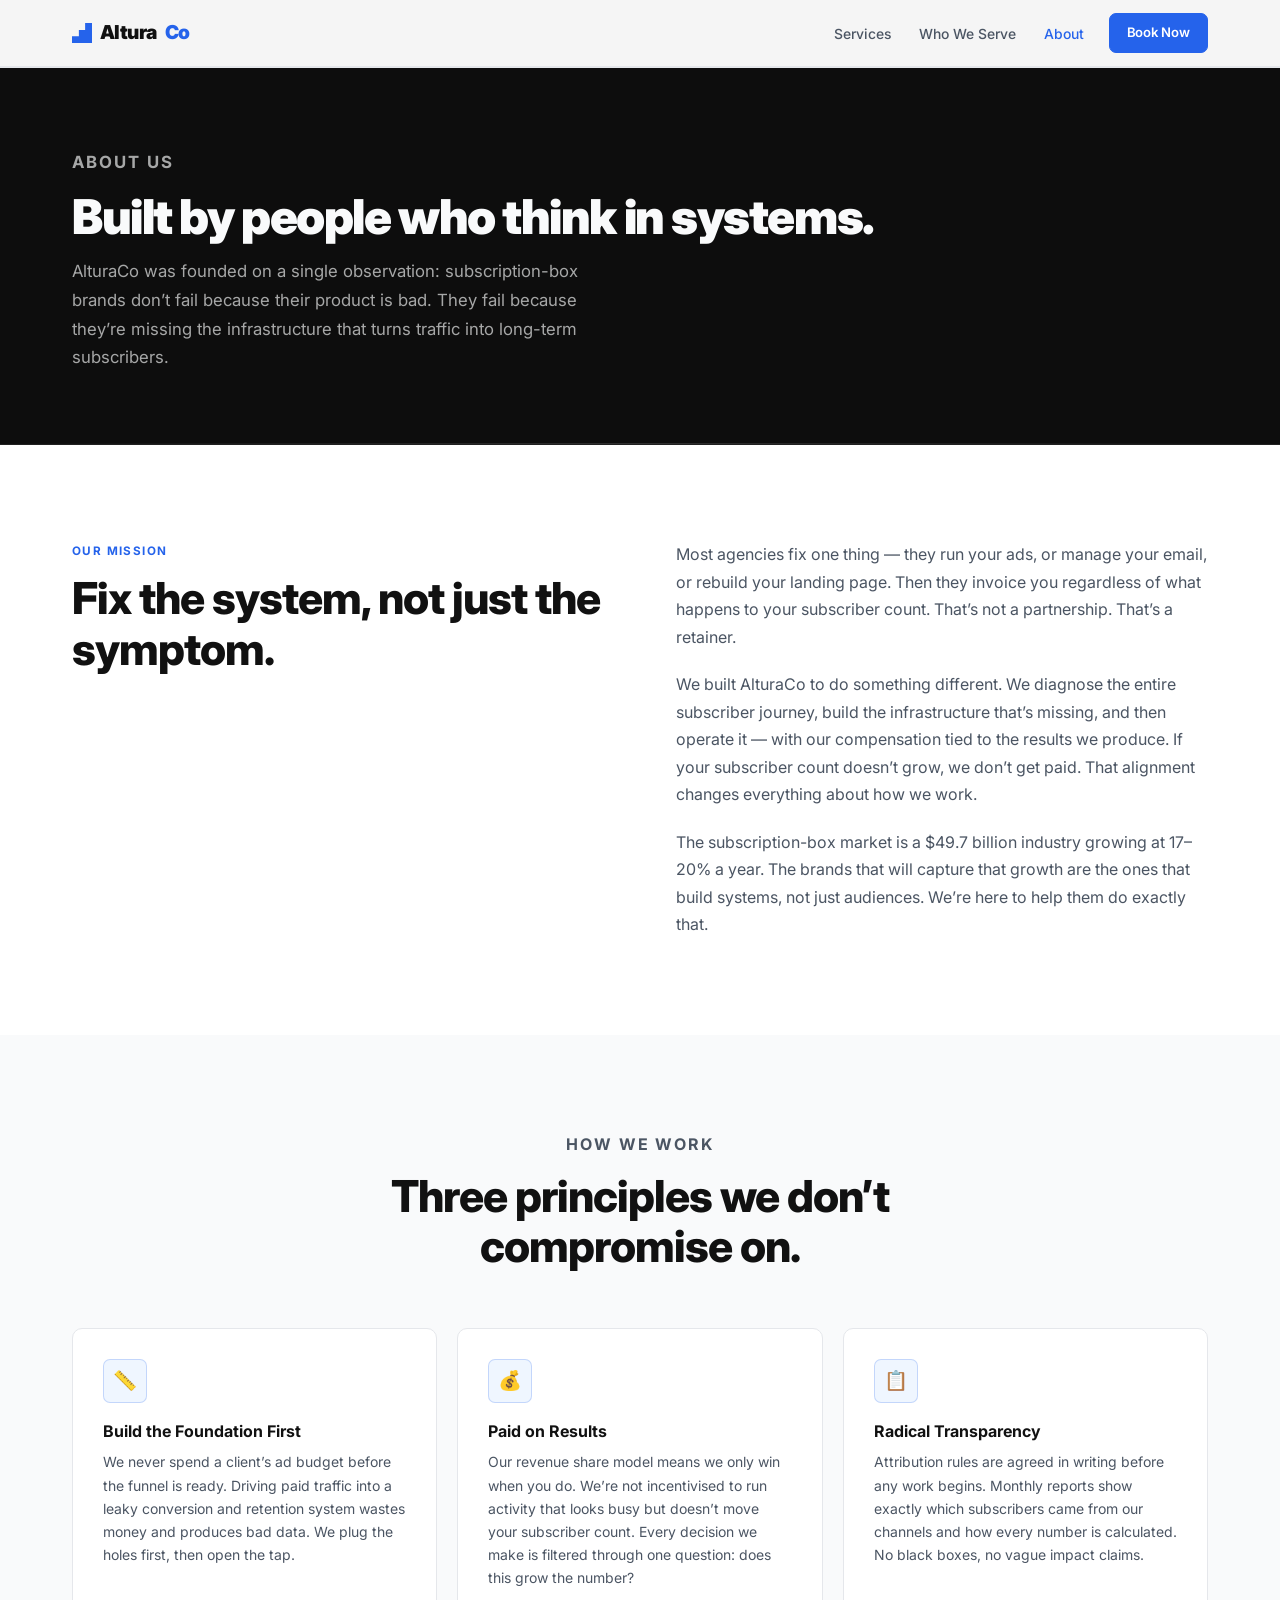
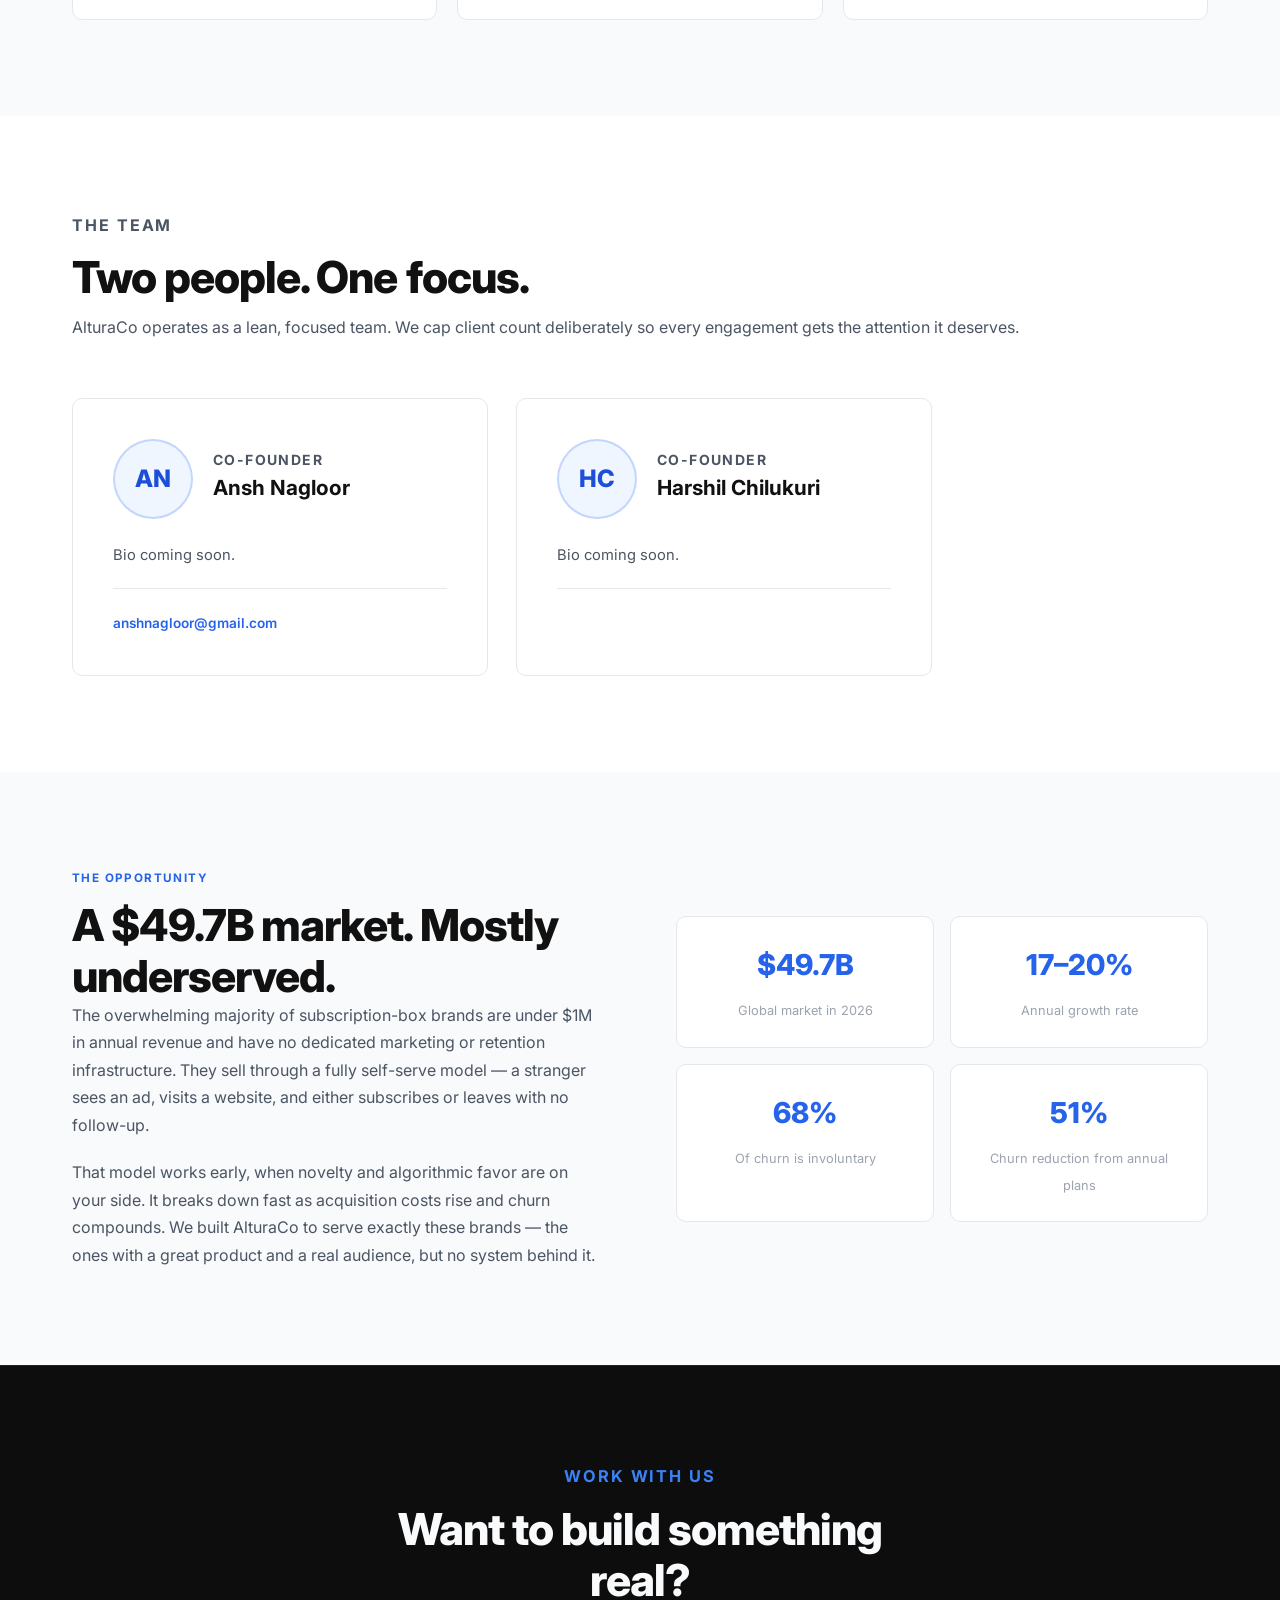
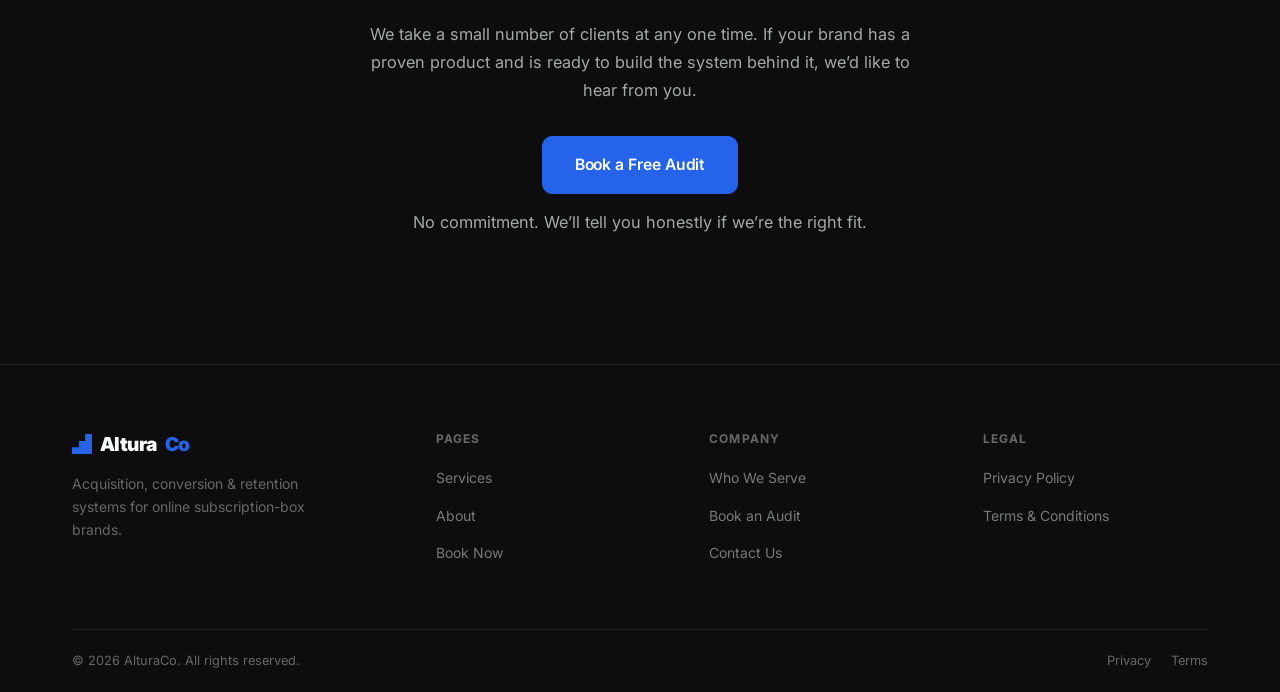
==== about.html @ fbc7b9b3 "Add files via upload" ====
<!DOCTYPE html>
<html lang="en">
<head>
  <meta charset="UTF-8">
  <meta name="viewport" content="width=device-width, initial-scale=1.0">
  <title>About &mdash; AlturaCo</title>
  <meta name="description" content="Meet the team behind AlturaCo &mdash; Ansh Nagloor and Harshil Chilukuri.">
  <link rel="preconnect" href="https://fonts.googleapis.com">
  <link rel="preconnect" href="https://fonts.gstatic.com" crossorigin>
  <link href="https://fonts.googleapis.com/css2?family=Inter:wght@400;500;600;700;800&display=swap" rel="stylesheet">
  <link rel="stylesheet" href="style.css">
</head>
<body>

  <!-- NAV -->
  <nav class="nav nav--scrolled" id="nav">
    <div class="container nav__inner">
      <a href="index.html" class="nav__logo"><img src="logo.svg" alt="" class="nav__logo-icon" aria-hidden="true">Altura<span>Co</span></a>
      <button class="nav__toggle" id="navToggle" aria-label="Open menu">
        <span></span><span></span><span></span>
      </button>
      <ul class="nav__links" id="navLinks">
        <li><a href="services.html">Services</a></li>
        <li><a href="index.html#who-we-serve">Who We Serve</a></li>
        <li><a href="about.html" class="active">About</a></li>
        <li><a href="contact.html" class="btn btn--primary btn--sm">Book Now</a></li>
      </ul>
    </div>
  </nav>

  <!-- PAGE HERO -->
  <div class="page-hero">
    <div class="container">
      <p class="page-hero__eyebrow">About Us</p>
      <h1>Built by people who think in systems.</h1>
      <p>AlturaCo was founded on a single observation: subscription-box brands don&rsquo;t fail because their product is bad. They fail because they&rsquo;re missing the infrastructure that turns traffic into long-term subscribers.</p>
    </div>
  </div>

  <!-- MISSION -->
  <section class="section section--dark">
    <div class="container">
      <div style="display:grid; grid-template-columns:1fr 1fr; gap:72px; align-items:start;">
        <div>
          <p class="section__eyebrow">Our Mission</p>
          <h2>Fix the system, not just the symptom.</h2>
        </div>
        <div>
          <p style="color:var(--text-mid); margin-bottom:20px;">Most agencies fix one thing &mdash; they run your ads, or manage your email, or rebuild your landing page. Then they invoice you regardless of what happens to your subscriber count. That&rsquo;s not a partnership. That&rsquo;s a retainer.</p>
          <p style="color:var(--text-mid); margin-bottom:20px;">We built AlturaCo to do something different. We diagnose the entire subscriber journey, build the infrastructure that&rsquo;s missing, and then operate it &mdash; with our compensation tied to the results we produce. If your subscriber count doesn&rsquo;t grow, we don&rsquo;t get paid. That alignment changes everything about how we work.</p>
          <p style="color:var(--text-mid);">The subscription-box market is a $49.7 billion industry growing at 17&ndash;20% a year. The brands that will capture that growth are the ones that build systems, not just audiences. We&rsquo;re here to help them do exactly that.</p>
        </div>
      </div>
    </div>
  </section>

  <!-- VALUES -->
  <section class="section section--alt">
    <div class="container">
      <div class="section__header section__header--center">
        <p class="section__eyebrow">How We Work</p>
        <h2>Three principles we don&rsquo;t compromise on.</h2>
      </div>
      <div class="services-grid">
        <div class="service-card">
          <div class="service-card__icon">&#x1F4CF;</div>
          <h3>Build the Foundation First</h3>
          <p>We never spend a client&rsquo;s ad budget before the funnel is ready. Driving paid traffic into a leaky conversion and retention system wastes money and produces bad data. We plug the holes first, then open the tap.</p>
        </div>
        <div class="service-card">
          <div class="service-card__icon">&#x1F4B0;</div>
          <h3>Paid on Results</h3>
          <p>Our revenue share model means we only win when you do. We&rsquo;re not incentivised to run activity that looks busy but doesn&rsquo;t move your subscriber count. Every decision we make is filtered through one question: does this grow the number?</p>
        </div>
        <div class="service-card">
          <div class="service-card__icon">&#x1F4CB;</div>
          <h3>Radical Transparency</h3>
          <p>Attribution rules are agreed in writing before any work begins. Monthly reports show exactly which subscribers came from our channels and how every number is calculated. No black boxes, no vague impact claims.</p>
        </div>
      </div>
    </div>
  </section>

  <!-- TEAM -->
  <section class="section section--dark">
    <div class="container">
      <div class="section__header">
        <p class="section__eyebrow">The Team</p>
        <h2>Two people. One focus.</h2>
        <p style="color:var(--text-mid);">AlturaCo operates as a lean, focused team. We cap client count deliberately so every engagement gets the attention it deserves.</p>
      </div>
      <div style="display:grid; grid-template-columns:repeat(2,1fr); gap:28px; max-width:860px;">
        <div class="service-card" style="padding:40px;">
          <div style="display:flex; align-items:center; gap:20px; margin-bottom:24px;">
            <div class="team-card__avatar" style="width:80px; height:80px; font-size:1.5rem; flex-shrink:0;">AN</div>
            <div>
              <p class="team-card__role">Co-Founder</p>
              <h3 style="font-size:1.3rem;">Ansh Nagloor</h3>
            </div>
          </div>
          <p style="color:var(--text-mid); font-size:.92rem; line-height:1.72;">
            <!-- Add Ansh's bio here. Example: "Ansh brings a background in [X] with experience in [Y]. He leads [Z] at AlturaCo." -->
            Bio coming soon.
          </p>
          <div style="margin-top:20px; padding-top:20px; border-top:1px solid var(--border);">
            <a href="mailto:anshnagloor@gmail.com" class="link-green" style="font-size:.85rem; font-weight:600;">anshnagloor@gmail.com</a>
          </div>
        </div>
        <div class="service-card" style="padding:40px;">
          <div style="display:flex; align-items:center; gap:20px; margin-bottom:24px;">
            <div class="team-card__avatar" style="width:80px; height:80px; font-size:1.5rem; flex-shrink:0;">HC</div>
            <div>
              <p class="team-card__role">Co-Founder</p>
              <h3 style="font-size:1.3rem;">Harshil Chilukuri</h3>
            </div>
          </div>
          <p style="color:var(--text-mid); font-size:.92rem; line-height:1.72;">
            <!-- Add Harshil's bio here. Example: "Harshil specialises in [X] and leads [Y] at AlturaCo." -->
            Bio coming soon.
          </p>
          <div style="margin-top:20px; padding-top:20px; border-top:1px solid var(--border);">
            &nbsp;
          </div>
        </div>
      </div>
    </div>
  </section>

  <!-- WHY IT MATTERS -->
  <section class="section section--alt">
    <div class="container">
      <div style="display:grid; grid-template-columns:1fr 1fr; gap:72px; align-items:center;">
        <div>
          <p class="section__eyebrow">The Opportunity</p>
          <h2>A $49.7B market. Mostly underserved.</h2>
          <p style="color:var(--text-mid); margin-bottom:20px;">The overwhelming majority of subscription-box brands are under $1M in annual revenue and have no dedicated marketing or retention infrastructure. They sell through a fully self-serve model &mdash; a stranger sees an ad, visits a website, and either subscribes or leaves with no follow-up.</p>
          <p style="color:var(--text-mid);">That model works early, when novelty and algorithmic favor are on your side. It breaks down fast as acquisition costs rise and churn compounds. We built AlturaCo to serve exactly these brands &mdash; the ones with a great product and a real audience, but no system behind it.</p>
        </div>
        <div style="display:grid; grid-template-columns:1fr 1fr; gap:16px;">
          <div class="service-card" style="padding:24px; text-align:center;">
            <span style="display:block; font-size:1.8rem; font-weight:800; color:var(--green); margin-bottom:8px;">$49.7B</span>
            <span style="font-size:.8rem; color:var(--muted);">Global market in 2026</span>
          </div>
          <div class="service-card" style="padding:24px; text-align:center;">
            <span style="display:block; font-size:1.8rem; font-weight:800; color:var(--green); margin-bottom:8px;">17&ndash;20%</span>
            <span style="font-size:.8rem; color:var(--muted);">Annual growth rate</span>
          </div>
          <div class="service-card" style="padding:24px; text-align:center;">
            <span style="display:block; font-size:1.8rem; font-weight:800; color:var(--green); margin-bottom:8px;">68%</span>
            <span style="font-size:.8rem; color:var(--muted);">Of churn is involuntary</span>
          </div>
          <div class="service-card" style="padding:24px; text-align:center;">
            <span style="display:block; font-size:1.8rem; font-weight:800; color:var(--green); margin-bottom:8px;">51%</span>
            <span style="font-size:.8rem; color:var(--muted);">Churn reduction from annual plans</span>
          </div>
        </div>
      </div>
    </div>
  </section>

  <!-- CTA -->
  <section class="cta-strip section--dark">
    <div class="container">
      <div class="cta-strip__inner">
        <p class="section__eyebrow">Work With Us</p>
        <h2>Want to build something real?</h2>
        <p>We take a small number of clients at any one time. If your brand has a proven product and is ready to build the system behind it, we&rsquo;d like to hear from you.</p>
        <a href="contact.html" class="btn btn--primary btn--lg">Book a Free Audit</a>
        <p class="cta-strip__sub">No commitment. We&rsquo;ll tell you honestly if we&rsquo;re the right fit.</p>
      </div>
    </div>
  </section>

  <!-- FOOTER -->
  <footer class="footer">
    <div class="container">
      <div class="footer__inner">
        <div class="footer__brand">
          <a href="index.html" class="nav__logo"><img src="logo.svg" alt="" class="nav__logo-icon" aria-hidden="true">Altura<span>Co</span></a>
          <p>Acquisition, conversion &amp; retention systems for online subscription-box brands.</p>
        </div>
        <div class="footer__col">
          <h5>Pages</h5>
          <ul>
            <li><a href="services.html">Services</a></li>
            <li><a href="about.html">About</a></li>
            <li><a href="contact.html">Book Now</a></li>
          </ul>
        </div>
        <div class="footer__col">
          <h5>Company</h5>
          <ul>
            <li><a href="index.html#who-we-serve">Who We Serve</a></li>
            <li><a href="contact.html">Book an Audit</a></li>
            <li><a href="mailto:anshnagloor@gmail.com">Contact Us</a></li>
          </ul>
        </div>
        <div class="footer__col">
          <h5>Legal</h5>
          <ul>
            <li><a href="privacy-policy.html">Privacy Policy</a></li>
            <li><a href="terms.html">Terms &amp; Conditions</a></li>
          </ul>
        </div>
      </div>
      <div class="footer__bottom">
        <p>&copy; 2026 AlturaCo. All rights reserved.</p>
        <div class="footer__legal">
          <a href="privacy-policy.html">Privacy</a>
          <a href="terms.html">Terms</a>
        </div>
      </div>
    </div>
  </footer>

  <script>
    const toggle = document.getElementById('navToggle');
    const links  = document.getElementById('navLinks');
    toggle.addEventListener('click', () => {
      const open = links.classList.toggle('nav__links--open');
      toggle.classList.toggle('nav__toggle--open', open);
      document.body.style.overflow = open ? 'hidden' : '';
    });
    links.querySelectorAll('a').forEach(a => a.addEventListener('click', () => {
      links.classList.remove('nav__links--open');
      toggle.classList.remove('nav__toggle--open');
      document.body.style.overflow = '';
    }));
    (function () {
      const obs = new IntersectionObserver(entries => {
        entries.forEach(e => { if (e.isIntersecting) e.target.classList.add('is-visible'); });
      }, { threshold: 0.08, rootMargin: '0px 0px -48px 0px' });
      document.querySelectorAll('.section__header, .services-grid > *, .team-grid > *').forEach((el, i) => {
        el.classList.add('reveal');
        if (i > 0) el.classList.add('reveal-delay-' + Math.min(i, 5));
        obs.observe(el);
      });
    })();
  </script>

</body>
</html>
---- style.css ----
/* =============================================================
   Altura Co — Global Stylesheet
   YC-inspired: white-dominant, near-black text, bold type,
   electric blue accent, minimal chrome, scroll reveals.
   ============================================================= */

:root {
  /* Light backgrounds */
  --bg:   #ffffff;
  --bg-1: #f9fafb;
  --bg-2: #f3f4f6;

  /* Dark sections */
  --dark:     #0d0d0d;
  --dark-mid: #161616;
  --dark-alt: #1d1d1d;

  /* Electric blue accent */
  --blue:        #2563eb;
  --blue-bright: #3b82f6;
  --blue-dark:   #1d4ed8;
  --blue-pale:   #eff6ff;
  --blue-glow:   rgba(37, 99, 235, 0.10);
  --blue-border: rgba(37, 99, 235, 0.22);

  /* Alias: HTML inline styles reference --green* */
  --green:        #2563eb;
  --green-bright: #3b82f6;
  --green-dark:   #1d4ed8;
  --green-glow:   rgba(37, 99, 235, 0.10);
  --green-border: rgba(37, 99, 235, 0.22);

  /* Light-section text */
  --text:      #111111;
  --text-mid:  #4b5563;
  --muted:     #9ca3af;
  --border:    #e5e7eb;
  --border-mid:#d1d5db;

  /* Dark-section text */
  --dt:         #f9fafb;
  --dt-mid:     rgba(249,250,251,.65);
  --dt-muted:   rgba(249,250,251,.38);
  --dborder:    rgba(255,255,255,.08);
  --dborder-mid:rgba(255,255,255,.14);

  --font: 'Inter', -apple-system, BlinkMacSystemFont, 'Segoe UI', sans-serif;
  --max:  1200px;
  --r:    10px;
  --r-sm: 7px;
  --r-lg: 16px;

  --shadow-sm: 0 1px 3px rgba(0,0,0,.06), 0 1px 2px rgba(0,0,0,.04);
  --shadow:    0 4px 12px rgba(0,0,0,.07);
  --shadow-lg: 0 8px 30px rgba(0,0,0,.10);
  --shadow-xl: 0 20px 60px rgba(0,0,0,.14);
}

/* ── Reset ────────────────────────────────────────────────── */
*, *::before, *::after { box-sizing: border-box; margin: 0; padding: 0; }
html { scroll-behavior: smooth; }
body {
  font-family: var(--font);
  background: var(--bg);
  color: var(--text);
  line-height: 1.65;
  -webkit-font-smoothing: antialiased;
  -moz-osx-font-smoothing: grayscale;
}
img { display: block; max-width: 100%; }
a   { color: inherit; text-decoration: none; }
ul  { list-style: none; }
button { font-family: var(--font); }

/* ── Container ────────────────────────────────────────────── */
.container {
  width: 100%;
  max-width: var(--max);
  margin: 0 auto;
  padding: 0 32px;
}

/* ── Typography ───────────────────────────────────────────── */
h1 { font-size: clamp(2.4rem, 5.5vw, 4rem);    font-weight: 900; line-height: 1.08; letter-spacing: -.03em; }
h2 { font-size: clamp(1.75rem, 3.5vw, 2.75rem); font-weight: 800; line-height: 1.15; letter-spacing: -.022em; }
h3 { font-size: 1.15rem; font-weight: 700; line-height: 1.3; }
h4 { font-size: 1rem;    font-weight: 600; line-height: 1.35; }
h5 { font-size: .75rem;  font-weight: 700; text-transform: uppercase; letter-spacing: .1em; }
p  { line-height: 1.72; }

.gradient-text {
  background: linear-gradient(135deg, var(--blue-dark) 0%, var(--blue) 55%, var(--blue-bright) 100%);
  -webkit-background-clip: text;
  -webkit-text-fill-color: transparent;
  background-clip: text;
}
.text-blue  { color: var(--blue); }
.text-muted { color: var(--muted); }

/* ── Scroll reveal ────────────────────────────────────────── */
.reveal {
  opacity: 0;
  transform: translateY(28px);
  transition: opacity .55s cubic-bezier(.22,1,.36,1),
              transform .55s cubic-bezier(.22,1,.36,1);
}
.reveal.is-visible        { opacity: 1; transform: none; }
.reveal-delay-1           { transition-delay: .08s; }
.reveal-delay-2           { transition-delay: .16s; }
.reveal-delay-3           { transition-delay: .24s; }
.reveal-delay-4           { transition-delay: .32s; }
.reveal-delay-5           { transition-delay: .40s; }

/* ── Buttons ──────────────────────────────────────────────── */
.btn {
  display: inline-flex;
  align-items: center;
  justify-content: center;
  gap: 8px;
  font-weight: 600;
  font-size: .92rem;
  padding: 12px 24px;
  border-radius: var(--r-sm);
  border: 1.5px solid transparent;
  cursor: pointer;
  transition: background .16s, color .16s, border-color .16s,
              box-shadow .18s, transform .1s;
  white-space: nowrap;
  letter-spacing: -.005em;
}
.btn:hover  { transform: translateY(-1px); }
.btn:active { transform: translateY(0); }
.btn--lg   { padding: 15px 32px; font-size: .98rem; border-radius: var(--r); }
.btn--sm   { padding: 8px 17px; font-size: .82rem; }
.btn--full { width: 100%; }

.btn--primary {
  background: var(--blue);
  color: #fff;
  border-color: var(--blue);
}
.btn--primary:hover {
  background: var(--blue-dark);
  border-color: var(--blue-dark);
  box-shadow: 0 4px 18px rgba(37,99,235,.32);
}

.btn--ghost {
  background: transparent;
  color: var(--dt-mid);
  border-color: var(--dborder-mid);
}
.btn--ghost:hover {
  border-color: rgba(255,255,255,.32);
  color: var(--dt);
  background: rgba(255,255,255,.07);
}

.btn--outline-blue,
.btn--outline-orange,
.btn--outline-green {
  background: transparent;
  color: var(--blue);
  border-color: var(--blue-border);
}
.btn--outline-blue:hover,
.btn--outline-orange:hover,
.btn--outline-green:hover {
  background: var(--blue-glow);
  border-color: var(--blue);
}

.btn--dark {
  background: var(--dark);
  color: var(--dt);
  border-color: var(--dborder-mid);
}
.btn--dark:hover { background: var(--dark-mid); }

/* ── Nav ──────────────────────────────────────────────────── */
.nav {
  position: fixed;
  top: 0; left: 0; right: 0;
  z-index: 200;
  padding: 20px 0;
  transition: background .22s, padding .22s, box-shadow .22s, border-color .22s;
  border-bottom: 1px solid transparent;
}
.nav--scrolled {
  background: rgba(255,255,255,.96);
  backdrop-filter: blur(16px);
  -webkit-backdrop-filter: blur(16px);
  padding: 13px 0;
  border-color: var(--border);
  box-shadow: 0 1px 0 var(--border);
}
.nav__inner {
  display: flex;
  align-items: center;
  justify-content: space-between;
  gap: 24px;
}
.nav__logo {
  display: flex;
  align-items: center;
  gap: 8px;
  font-size: 1.2rem;
  font-weight: 900;
  color: var(--dt);
  letter-spacing: -.03em;
  flex-shrink: 0;
  transition: color .18s;
}
.nav--scrolled .nav__logo { color: var(--text); }
.nav__logo span { color: var(--blue); }
.nav__logo-icon {
  width: 20px; height: 20px;
  flex-shrink: 0;
  display: block;
}

.nav__links {
  display: flex;
  align-items: center;
  gap: 2px;
}
.nav__links > li > a:not(.btn) {
  color: var(--dt-mid);
  font-size: .87rem;
  font-weight: 500;
  padding: 7px 13px;
  border-radius: var(--r-sm);
  transition: color .14s, background .14s;
}
.nav--scrolled .nav__links > li > a:not(.btn) { color: var(--text-mid); }
.nav__links > li > a:not(.btn):hover           { color: var(--dt); background: rgba(255,255,255,.08); }
.nav--scrolled .nav__links > li > a:not(.btn):hover { color: var(--text); background: var(--bg-1); }
.nav__links > li > a.active { color: var(--blue) !important; }
.nav__links .btn { margin-left: 10px; }

.nav__toggle {
  display: none;
  flex-direction: column;
  gap: 5px;
  background: none;
  border: none;
  cursor: pointer;
  padding: 6px;
}
.nav__toggle span {
  display: block;
  width: 22px; height: 2px;
  background: var(--dt);
  border-radius: 2px;
  transition: transform .2s, opacity .2s, background .18s;
}
.nav--scrolled .nav__toggle span { background: var(--text); }
.nav__toggle--open span:nth-child(1) { transform: translateY(7px) rotate(45deg); }
.nav__toggle--open span:nth-child(2) { opacity: 0; }
.nav__toggle--open span:nth-child(3) { transform: translateY(-7px) rotate(-45deg); }

/* ── Hero (Home) — dark ───────────────────────────────────── */
.hero {
  min-height: 100vh;
  display: flex;
  align-items: center;
  padding: 160px 0 100px;
  background: var(--dark);
  position: relative;
  overflow: hidden;
}
.hero::after {
  content: '';
  position: absolute;
  bottom: 0; left: 0; right: 0;
  height: 1px;
  background: linear-gradient(90deg, transparent, var(--dborder-mid), transparent);
  pointer-events: none;
}
.hero .container { position: relative; z-index: 1; }
.hero__inner      { max-width: 820px; }

.hero__eyebrow {
  display: inline-flex;
  align-items: center;
  gap: 8px;
  color: var(--blue-bright);
  font-size: .78rem;
  font-weight: 700;
  text-transform: uppercase;
  letter-spacing: .1em;
  margin-bottom: 28px;
}
.hero__eyebrow::before {
  content: '';
  width: 20px; height: 2px;
  background: var(--blue);
  border-radius: 2px;
}

.hero h1   { color: var(--dt); margin-bottom: 22px; }
.hero__sub { font-size: 1.15rem; color: var(--dt-mid); max-width: 560px; margin-bottom: 44px; line-height: 1.7; }
.hero__ctas { display: flex; gap: 14px; flex-wrap: wrap; margin-bottom: 52px; }
.hero__proof {
  display: flex;
  align-items: center;
  gap: 12px;
  color: var(--dt-muted);
  font-size: .84rem;
  font-weight: 500;
}
.hero__proof::before {
  content: '';
  width: 28px; height: 1px;
  background: var(--dborder-mid);
  flex-shrink: 0;
}

/* ── Stats bar — dark ─────────────────────────────────────── */
.stats-bar {
  background: var(--dark-alt);
  border-bottom: 1px solid var(--dborder);
  padding: 40px 0;
}
.stats-bar__grid {
  display: grid;
  grid-template-columns: repeat(4, 1fr);
  text-align: center;
}
.stat { padding: 8px 16px; }
.stat + .stat { border-left: 1px solid var(--dborder); }
.stat__number {
  display: block;
  font-size: 2.2rem;
  font-weight: 900;
  color: var(--dt);
  letter-spacing: -.03em;
  line-height: 1;
  margin-bottom: 8px;
}
.stat__label {
  display: block;
  font-size: .8rem;
  color: var(--dt-mid);
  line-height: 1.45;
  font-weight: 500;
}

/* ── Page Hero (inner pages) — dark ──────────────────────── */
.page-hero {
  padding: 148px 0 72px;
  background: var(--dark);
  position: relative;
  overflow: hidden;
  border-bottom: 1px solid var(--dborder);
}
.page-hero::after {
  content: '';
  position: absolute;
  bottom: 0; left: 0; right: 0;
  height: 1px;
  background: linear-gradient(90deg, transparent, var(--dborder-mid), transparent);
  pointer-events: none;
}
.page-hero .container    { position: relative; z-index: 1; }
.page-hero__eyebrow {
  font-size: .75rem;
  font-weight: 700;
  text-transform: uppercase;
  letter-spacing: .12em;
  color: var(--blue-bright);
  margin-bottom: 14px;
}
.page-hero h1 { color: var(--dt); margin-bottom: 14px; font-size: clamp(2rem, 4vw, 3rem); }
.page-hero p  { color: var(--dt-mid); font-size: 1.05rem; max-width: 560px; }
.legal__date  { color: var(--dt-muted); font-size: .84rem; margin-top: 8px; }

/* ── Sections (light) ─────────────────────────────────────── */
.section      { padding: 96px 0; }
.section--alt { background: var(--bg-1); }
.section--dark{ background: var(--bg); }

.section__eyebrow {
  font-size: .73rem;
  font-weight: 700;
  text-transform: uppercase;
  letter-spacing: .12em;
  color: var(--blue);
  margin-bottom: 12px;
}
.section__header          { margin-bottom: 56px; }
.section__header--center  { text-align: center; max-width: 600px; margin-left: auto; margin-right: auto; }
.section__header h2       { margin-bottom: 12px; color: var(--text); }
.section__header p        { color: var(--text-mid); font-size: 1rem; }

/* ── Service cards ────────────────────────────────────────── */
.services-grid {
  display: grid;
  grid-template-columns: repeat(3, 1fr);
  gap: 20px;
}
.service-card {
  background: var(--bg);
  border: 1px solid var(--border);
  border-radius: var(--r);
  padding: 30px;
  transition: border-color .18s, box-shadow .2s, transform .18s;
}
.section--alt .service-card { background: var(--bg); }
.service-card:hover {
  border-color: var(--blue-border);
  box-shadow: var(--shadow-lg);
  transform: translateY(-3px);
}
.service-card__icon {
  width: 44px; height: 44px;
  background: var(--blue-pale);
  border: 1px solid var(--blue-border);
  border-radius: var(--r-sm);
  display: flex;
  align-items: center;
  justify-content: center;
  margin-bottom: 18px;
  font-size: 1.2rem;
}
.service-card h3 { margin-bottom: 9px; font-size: 1rem; color: var(--text); }
.service-card p  { color: var(--text-mid); font-size: .875rem; line-height: 1.65; }
.service-card__tag {
  display: inline-block;
  margin-top: 14px;
  font-size: .7rem;
  font-weight: 600;
  text-transform: uppercase;
  letter-spacing: .08em;
  color: var(--blue);
  background: var(--blue-pale);
  border: 1px solid var(--blue-border);
  padding: 3px 9px;
  border-radius: 100px;
}

/* ── Niche cards ──────────────────────────────────────────── */
.niches-grid {
  display: grid;
  grid-template-columns: repeat(5, 1fr);
  gap: 16px;
}
.niche-card {
  background: var(--bg);
  border: 1px solid var(--border);
  border-radius: var(--r);
  padding: 26px 16px;
  text-align: center;
  transition: border-color .18s, box-shadow .18s, transform .18s;
}
.niche-card:hover {
  border-color: var(--blue-border);
  box-shadow: var(--shadow);
  transform: translateY(-2px);
}
.niche-card__icon  { font-size: 1.8rem; margin-bottom: 10px; }
.niche-card h4     { margin-bottom: 7px; font-size: .9rem; color: var(--text); }
.niche-card p      { font-size: .78rem; color: var(--text-mid); line-height: 1.5; }
.niche-card__churn {
  display: inline-block;
  margin-top: 10px;
  font-size: .68rem;
  font-weight: 700;
  text-transform: uppercase;
  letter-spacing: .08em;
  padding: 3px 9px;
  border-radius: 100px;
  background: var(--blue-pale);
  color: var(--blue-dark);
  border: 1px solid var(--blue-border);
}

/* ── Team cards ───────────────────────────────────────────── */
.team-grid {
  display: grid;
  grid-template-columns: repeat(2, 1fr);
  gap: 24px;
  max-width: 800px;
}
.team-card {
  background: var(--bg);
  border: 1px solid var(--border);
  border-radius: var(--r-lg);
  padding: 32px;
  display: flex;
  gap: 22px;
  align-items: flex-start;
  box-shadow: var(--shadow-sm);
}
.team-card__avatar {
  width: 68px; height: 68px;
  border-radius: 50%;
  background: var(--blue-pale);
  border: 2px solid var(--blue-border);
  display: flex;
  align-items: center;
  justify-content: center;
  font-size: 1.1rem;
  font-weight: 800;
  color: var(--blue-dark);
  flex-shrink: 0;
  letter-spacing: -.02em;
}
.team-card__role { font-size: .72rem; font-weight: 700; text-transform: uppercase; letter-spacing: .1em; color: var(--blue); margin-bottom: 3px; }
.team-card h3    { margin-bottom: 9px; font-size: 1.1rem; color: var(--text); }
.team-card p     { color: var(--text-mid); font-size: .875rem; line-height: 1.65; }

/* ── Guarantee box ────────────────────────────────────────── */
.guarantee-box {
  background: var(--blue-pale);
  border: 1px solid var(--blue-border);
  border-radius: var(--r);
  padding: 26px 30px;
  display: flex;
  gap: 18px;
  align-items: flex-start;
}
.guarantee-box__icon { font-size: 1.6rem; flex-shrink: 0; margin-top: 2px; }
.guarantee-box h3    { margin-bottom: 7px; color: var(--text); font-size: 1.05rem; }
.guarantee-box p     { color: var(--text-mid); font-size: .9rem; }

/* ── Pricing cards ────────────────────────────────────────── */
.pricing-grid {
  display: grid;
  grid-template-columns: repeat(2, 1fr);
  gap: 24px;
  max-width: 860px;
}
.pricing-card {
  background: var(--bg);
  border: 1px solid var(--border);
  border-radius: var(--r-lg);
  padding: 40px;
  position: relative;
  box-shadow: var(--shadow-sm);
}
.pricing-card--featured {
  border-color: var(--blue);
  box-shadow: 0 0 0 1px var(--blue), var(--shadow-lg);
}
.pricing-card__badge {
  position: absolute;
  top: -13px; left: 50%;
  transform: translateX(-50%);
  background: var(--blue);
  color: #fff;
  font-size: .7rem;
  font-weight: 700;
  text-transform: uppercase;
  letter-spacing: .08em;
  padding: 4px 16px;
  border-radius: 100px;
  white-space: nowrap;
}
.pricing-card__label  { font-size: .72rem; font-weight: 700; text-transform: uppercase; letter-spacing: .1em; color: var(--muted); margin-bottom: 6px; }
.pricing-card h3      { font-size: 1.45rem; color: var(--text); margin-bottom: 5px; }
.pricing-card__tag    { font-size: .84rem; color: var(--text-mid); margin-bottom: 22px; }
.pricing-card__price {
  display: flex;
  align-items: baseline;
  gap: 8px;
  padding-bottom: 22px;
  margin-bottom: 22px;
  border-bottom: 1px solid var(--border);
}
.pricing-card__amount { font-size: 2.7rem; font-weight: 900; letter-spacing: -.035em; color: var(--text); }
.pricing-card__period { color: var(--muted); font-size: .86rem; }
.pricing-card__features { display: flex; flex-direction: column; gap: 11px; margin-bottom: 30px; }
.pricing-card__features li { display: flex; gap: 10px; font-size: .875rem; color: var(--text-mid); }
.check { color: var(--blue); font-weight: 700; flex-shrink: 0; }

/* ── FAQ accordion ────────────────────────────────────────── */
.faq-list { max-width: 700px; }
.faq-item { border-bottom: 1px solid var(--border); }
.faq-item:first-child { border-top: 1px solid var(--border); }

.faq-trigger {
  width: 100%;
  background: none;
  border: none;
  cursor: pointer;
  display: flex;
  align-items: center;
  justify-content: space-between;
  gap: 16px;
  padding: 20px 0;
  text-align: left;
  color: var(--text);
  font-size: .97rem;
  font-weight: 600;
  letter-spacing: -.008em;
  transition: color .14s;
}
.faq-trigger:hover { color: var(--blue); }
.faq-trigger__icon {
  width: 26px; height: 26px;
  border: 1px solid var(--border-mid);
  border-radius: 50%;
  display: flex;
  align-items: center;
  justify-content: center;
  flex-shrink: 0;
  color: var(--blue);
  font-size: 1.1rem;
  line-height: 1;
  transition: transform .25s, background .2s, border-color .2s;
}
.faq-item.open .faq-trigger__icon {
  transform: rotate(45deg);
  background: var(--blue-pale);
  border-color: var(--blue-border);
}
.faq-body { max-height: 0; overflow: hidden; transition: max-height .32s cubic-bezier(.4,0,.2,1); }
.faq-body p { padding-bottom: 20px; color: var(--text-mid); font-size: .91rem; line-height: 1.72; }

/* ── Contact form ─────────────────────────────────────────── */
.form { max-width: 640px; }
.form__row { display: grid; grid-template-columns: repeat(2, 1fr); gap: 16px; }
.form__group { display: flex; flex-direction: column; gap: 6px; margin-bottom: 16px; }
.form__label { font-size: .81rem; font-weight: 600; color: var(--text-mid); }
.form__input,
.form__select,
.form__textarea {
  background: var(--bg);
  border: 1px solid var(--border-mid);
  border-radius: var(--r-sm);
  color: var(--text);
  font-family: var(--font);
  font-size: .92rem;
  padding: 12px 15px;
  width: 100%;
  transition: border-color .18s, box-shadow .18s;
  outline: none;
  -webkit-appearance: none;
}
.form__input::placeholder,
.form__textarea::placeholder { color: var(--muted); }
.form__input:focus,
.form__select:focus,
.form__textarea:focus {
  border-color: var(--blue);
  box-shadow: 0 0 0 3px var(--blue-glow);
}
.form__select { cursor: pointer; }
.form__select option { background: var(--bg); color: var(--text); }
.form__textarea { resize: vertical; min-height: 116px; }
.form__note { font-size: .78rem; color: var(--muted); margin-top: 10px; }

/* ── CTA strip — dark ─────────────────────────────────────── */
.cta-strip {
  padding: 96px 0;
  background: var(--dark);
  position: relative;
  overflow: hidden;
  text-align: center;
  border-top: 1px solid var(--dborder);
}
.cta-strip .container  { position: relative; z-index: 1; }
.cta-strip__inner      { max-width: 560px; margin: 0 auto; }
.cta-strip .section__eyebrow { color: var(--blue-bright); margin-bottom: 14px; }
.cta-strip h2          { color: var(--dt); margin-bottom: 14px; }
.cta-strip p           { color: var(--dt-mid); margin-bottom: 32px; font-size: 1.02rem; }
.cta-strip .btn--primary {
  background: var(--blue);
  border-color: var(--blue);
  color: #fff;
}
.cta-strip .btn--primary:hover {
  background: var(--blue-dark);
  border-color: var(--blue-dark);
  box-shadow: 0 4px 20px rgba(37,99,235,.4);
}
.cta-strip__sub { margin-top: 14px; font-size: .78rem; color: var(--dt-muted); }

/* ── Footer — dark ────────────────────────────────────────── */
.footer {
  background: var(--dark);
  border-top: 1px solid var(--dborder);
  padding: 64px 0 0;
}
.footer__inner {
  display: grid;
  grid-template-columns: 1.4fr 1fr 1fr 1fr;
  gap: 48px;
  padding-bottom: 52px;
  border-bottom: 1px solid var(--dborder);
}
.footer .nav__logo { color: var(--dt); }
.footer__brand p   { color: var(--dt-muted); font-size: .875rem; margin-top: 12px; line-height: 1.65; max-width: 240px; }
.footer__col h5    { color: var(--dt-muted); margin-bottom: 16px; }
.footer__col li    { margin-bottom: 11px; }
.footer__col a     { color: rgba(249,250,251,.45); font-size: .875rem; transition: color .14s; }
.footer__col a:hover { color: var(--dt); }
.footer__bottom {
  padding: 20px 0;
  display: flex;
  align-items: center;
  justify-content: space-between;
  gap: 16px;
}
.footer__bottom p, .footer__bottom a { color: var(--dt-muted); font-size: .8rem; }
.footer__bottom a:hover { color: var(--dt-mid); }
.footer__legal { display: flex; gap: 20px; }

/* ── Inline utility ───────────────────────────────────────── */
.link-green,
.link-blue { color: var(--blue); }
.link-green:hover,
.link-blue:hover { color: var(--blue-dark); text-decoration: underline; }

/* ── Legal ────────────────────────────────────────────────── */
.legal-content { max-width: 700px; }
.legal-content h2 {
  font-size: 1.1rem;
  color: var(--text);
  margin: 48px 0 12px;
  padding-bottom: 8px;
  border-bottom: 2px solid var(--blue);
  display: inline-block;
}
.legal-content h2:first-of-type { margin-top: 0; }
.legal-content p  { color: var(--text-mid); margin-bottom: 14px; font-size: .91rem; line-height: 1.75; }
.legal-content ul { list-style: disc; padding-left: 20px; margin-bottom: 14px; }
.legal-content li { color: var(--text-mid); font-size: .91rem; margin-bottom: 7px; line-height: 1.65; }
.legal-content strong { color: var(--text); }
.legal-content a  { color: var(--blue); }
.legal-content a:hover { text-decoration: underline; }

/* ── Responsive ───────────────────────────────────────────── */
@media (max-width: 1024px) {
  .niches-grid   { grid-template-columns: repeat(3, 1fr); }
  .footer__inner { grid-template-columns: 1fr 1fr; gap: 36px; }
}

@media (max-width: 768px) {
  .section { padding: 72px 0; }
  .section__header { margin-bottom: 40px; }
  .container { padding: 0 20px; }

  .nav__toggle { display: flex; }
  .nav__links {
    position: fixed;
    top: 0; right: 0; bottom: 0;
    width: 280px;
    background: var(--dark);
    border-left: 1px solid var(--dborder);
    flex-direction: column;
    align-items: flex-start;
    padding: 84px 20px 40px;
    gap: 2px;
    transform: translateX(100%);
    transition: transform .26s cubic-bezier(.4,0,.2,1);
    z-index: 199;
  }
  .nav__links--open { transform: translateX(0); }
  .nav__links > li > a:not(.btn) { color: var(--dt-mid) !important; width: 100%; padding: 12px 14px; font-size: .95rem; }
  .nav__links > li > a:not(.btn):hover { color: var(--dt) !important; background: var(--dborder); border-radius: var(--r-sm); }
  .nav__links .btn { width: 100%; margin-left: 0; margin-top: 8px; }

  .hero { padding: 140px 0 80px; }
  .hero__ctas { flex-direction: column; }
  .hero__ctas .btn { width: 100%; max-width: 300px; }

  .stats-bar__grid { grid-template-columns: repeat(2, 1fr); }
  .stat + .stat    { border-left: none; }
  .stat:nth-child(odd) { border-right: 1px solid var(--dborder); }

  .services-grid { grid-template-columns: 1fr; }
  .niches-grid   { grid-template-columns: repeat(2, 1fr); }
  .team-grid     { grid-template-columns: 1fr; max-width: 420px; }
  .pricing-grid  { grid-template-columns: 1fr; max-width: 420px; }
  .form__row     { grid-template-columns: 1fr; }

  .footer__inner  { grid-template-columns: 1fr; gap: 32px; }
  .footer__bottom { flex-direction: column; text-align: center; }

  .reveal { opacity: 1 !important; transform: none !important; }
}

@media (max-width: 480px) {
  .niches-grid     { grid-template-columns: 1fr; }
  .stats-bar__grid { grid-template-columns: 1fr; }
  .stat + .stat    { border: none; }
  .stat:nth-child(odd) { border: none; }
  .guarantee-box   { flex-direction: column; }
  .team-card       { flex-direction: column; }
}
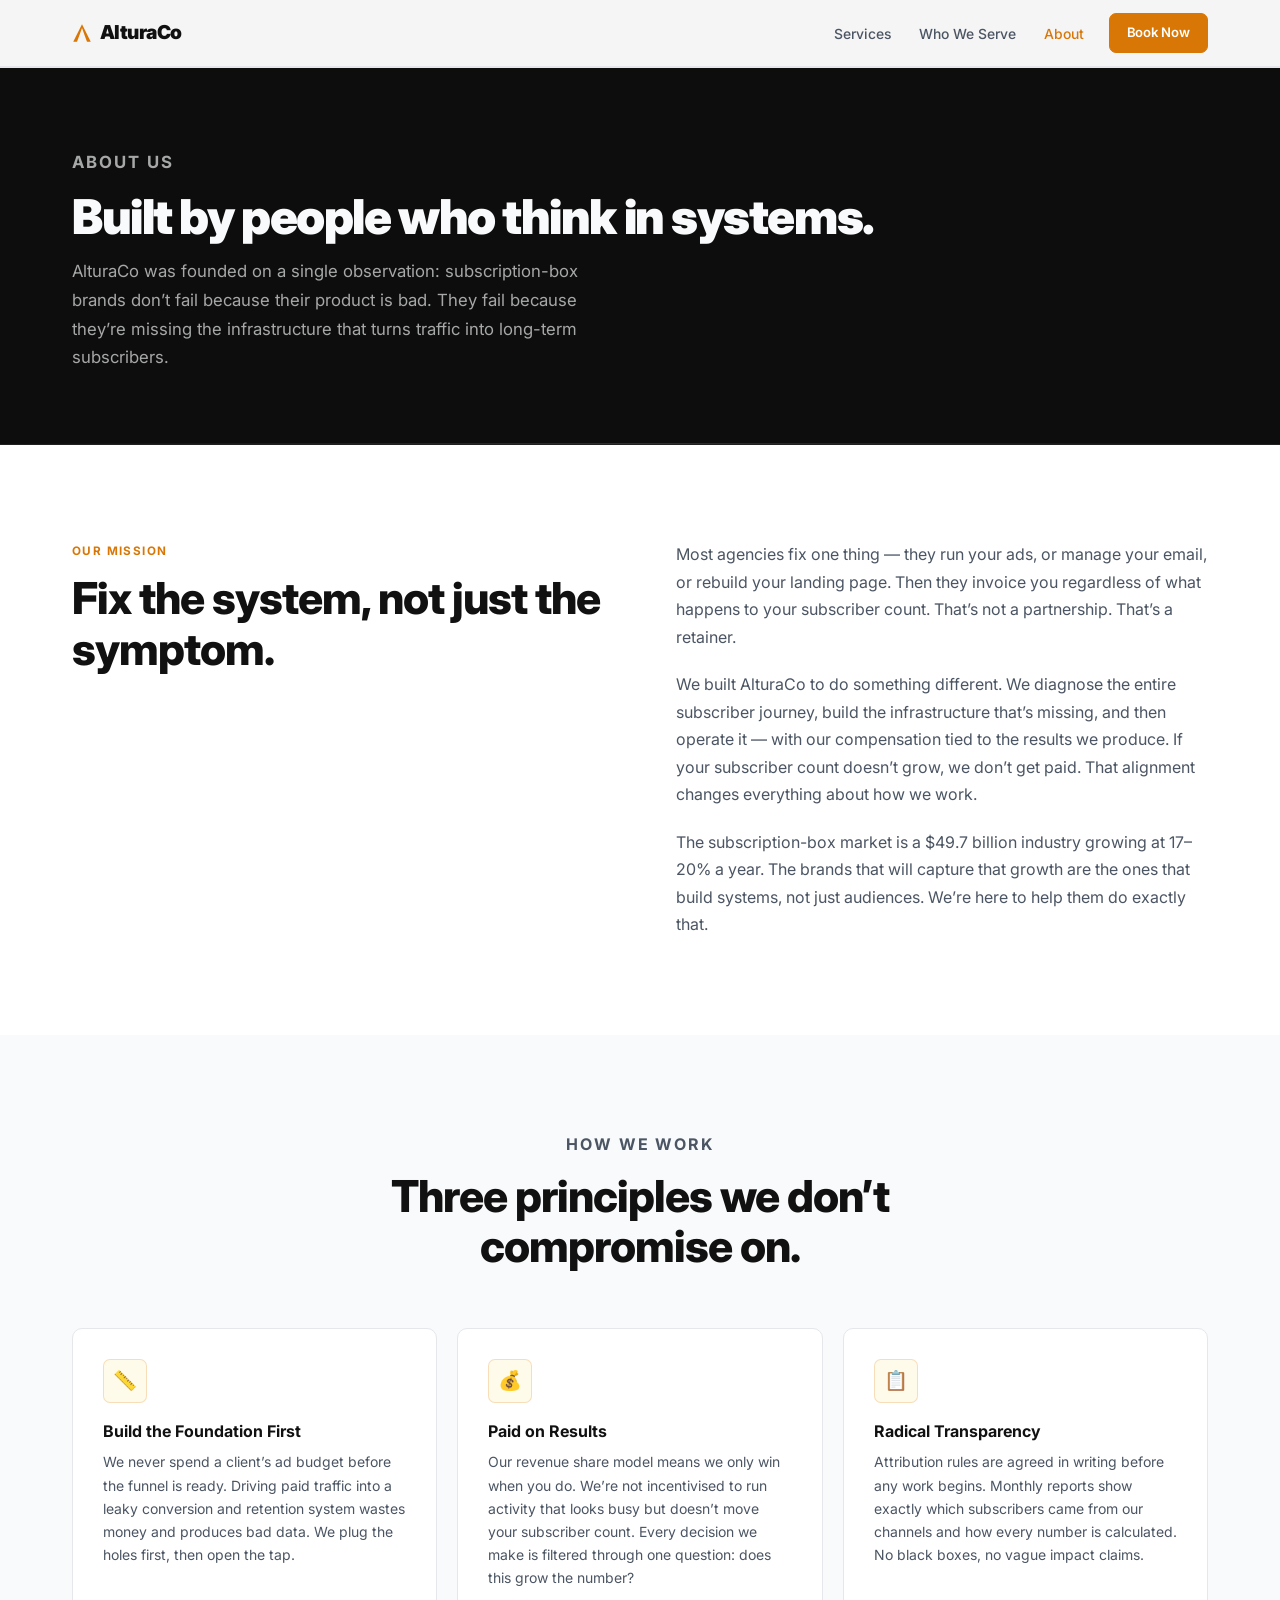
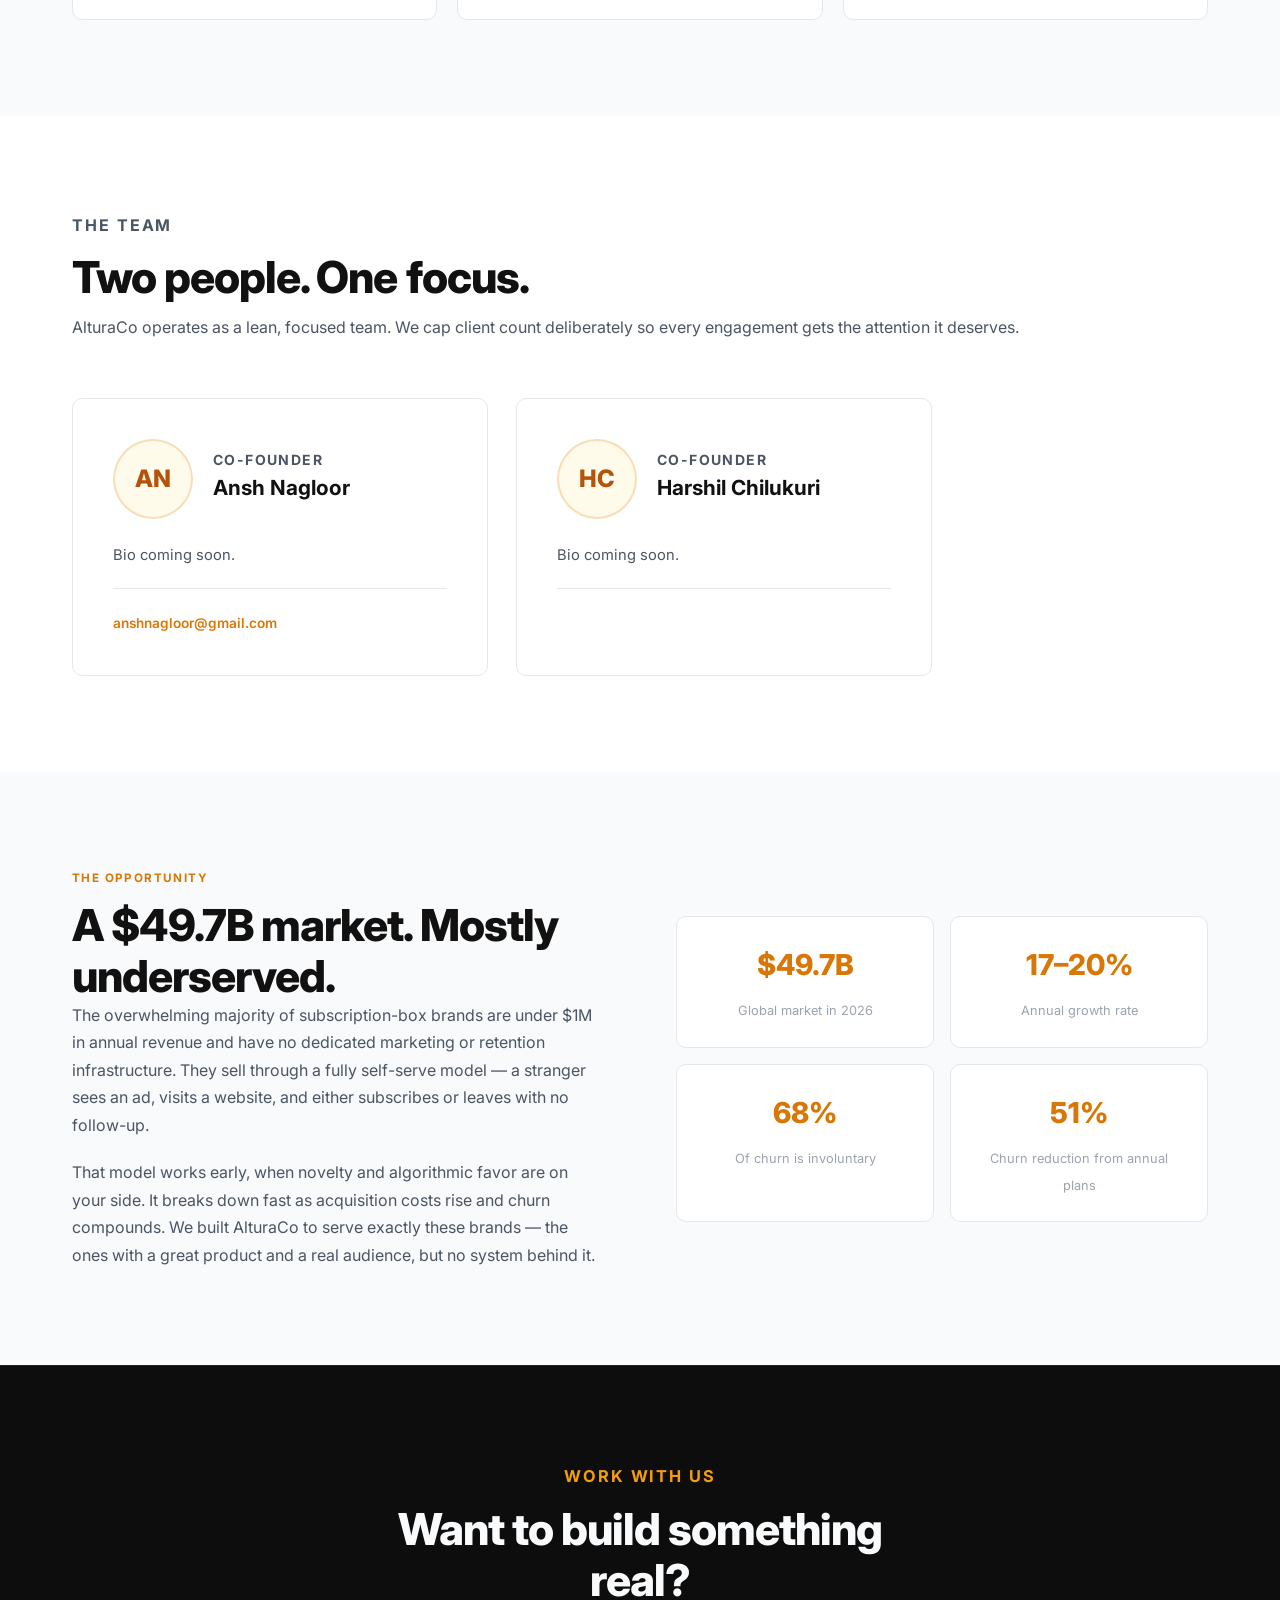
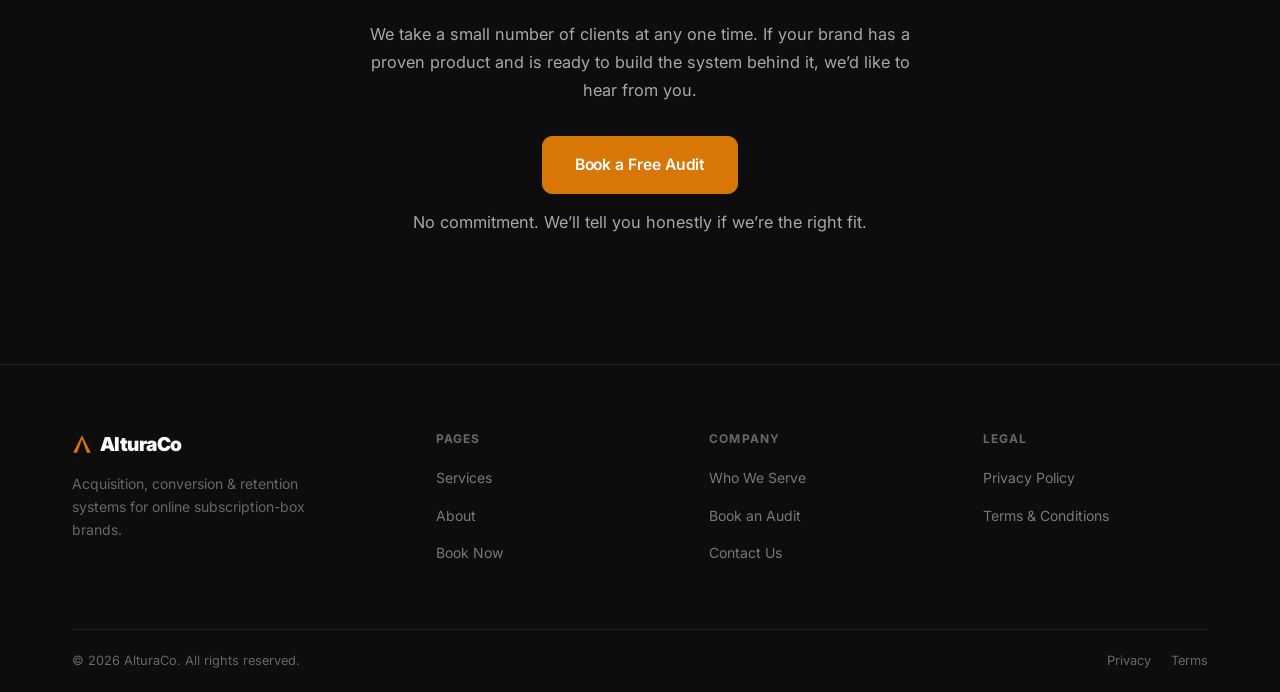
==== commit eb5ebcca: "Initial commit: AlturaCo website with amber branding and updated logo - Amber/orange color scheme re" ====
--- a/about.html
+++ b/about.html
@@ -1,4 +1,4 @@
-<!DOCTYPE html>
+﻿<!DOCTYPE html>
 <html lang="en">
 <head>
   <meta charset="UTF-8">
@@ -15,7 +15,7 @@
   <!-- NAV -->
   <nav class="nav nav--scrolled" id="nav">
     <div class="container nav__inner">
-      <a href="index.html" class="nav__logo"><img src="logo.svg" alt="" class="nav__logo-icon" aria-hidden="true">Altura<span>Co</span></a>
+      <a href="index.html" class="nav__logo"><img src="logo.svg" alt="" class="nav__logo-icon" aria-hidden="true">AlturaCo</a>
       <button class="nav__toggle" id="navToggle" aria-label="Open menu">
         <span></span><span></span><span></span>
       </button>
@@ -176,7 +176,7 @@
     <div class="container">
       <div class="footer__inner">
         <div class="footer__brand">
-          <a href="index.html" class="nav__logo"><img src="logo.svg" alt="" class="nav__logo-icon" aria-hidden="true">Altura<span>Co</span></a>
+          <a href="index.html" class="nav__logo"><img src="logo.svg" alt="" class="nav__logo-icon" aria-hidden="true">AlturaCo</a>
           <p>Acquisition, conversion &amp; retention systems for online subscription-box brands.</p>
         </div>
         <div class="footer__col">
--- a/style.css
+++ b/style.css
@@ -1,7 +1,7 @@
 /* =============================================================
-   Altura Co — Global Stylesheet
-   YC-inspired: white-dominant, near-black text, bold type,
-   electric blue accent, minimal chrome, scroll reveals.
+   AlturaCo — Global Stylesheet
+   White-dominant, near-black text, bold type,
+   amber/orange accent, minimal chrome, scroll reveals.
    ============================================================= */
 
 :root {
@@ -15,20 +15,20 @@
   --dark-mid: #161616;
   --dark-alt: #1d1d1d;
 
-  /* Electric blue accent */
-  --blue:        #2563eb;
-  --blue-bright: #3b82f6;
-  --blue-dark:   #1d4ed8;
-  --blue-pale:   #eff6ff;
-  --blue-glow:   rgba(37, 99, 235, 0.10);
-  --blue-border: rgba(37, 99, 235, 0.22);
+  /* Amber/orange accent */
+  --blue:        #d97706;
+  --blue-bright: #f59e0b;
+  --blue-dark:   #b45309;
+  --blue-pale:   #fffbeb;
+  --blue-glow:   rgba(217, 119, 6, 0.10);
+  --blue-border: rgba(217, 119, 6, 0.22);
 
   /* Alias: HTML inline styles reference --green* */
-  --green:        #2563eb;
-  --green-bright: #3b82f6;
-  --green-dark:   #1d4ed8;
-  --green-glow:   rgba(37, 99, 235, 0.10);
-  --green-border: rgba(37, 99, 235, 0.22);
+  --green:        #d97706;
+  --green-bright: #f59e0b;
+  --green-dark:   #b45309;
+  --green-glow:   rgba(217, 119, 6, 0.10);
+  --green-border: rgba(217, 119, 6, 0.22);
 
   /* Light-section text */
   --text:      #111111;
@@ -142,7 +142,7 @@
 .btn--primary:hover {
   background: var(--blue-dark);
   border-color: var(--blue-dark);
-  box-shadow: 0 4px 18px rgba(37,99,235,.32);
+  box-shadow: 0 4px 18px rgba(217,119,6,.32);
 }
 
 .btn--ghost {
@@ -212,7 +212,6 @@
   transition: color .18s;
 }
 .nav--scrolled .nav__logo { color: var(--text); }
-.nav__logo span { color: var(--blue); }
 .nav__logo-icon {
   width: 20px; height: 20px;
   flex-shrink: 0;
@@ -673,7 +672,7 @@
 .cta-strip .btn--primary:hover {
   background: var(--blue-dark);
   border-color: var(--blue-dark);
-  box-shadow: 0 4px 20px rgba(37,99,235,.4);
+  box-shadow: 0 4px 20px rgba(217,119,6,.4);
 }
 .cta-strip__sub { margin-top: 14px; font-size: .78rem; color: var(--dt-muted); }
 
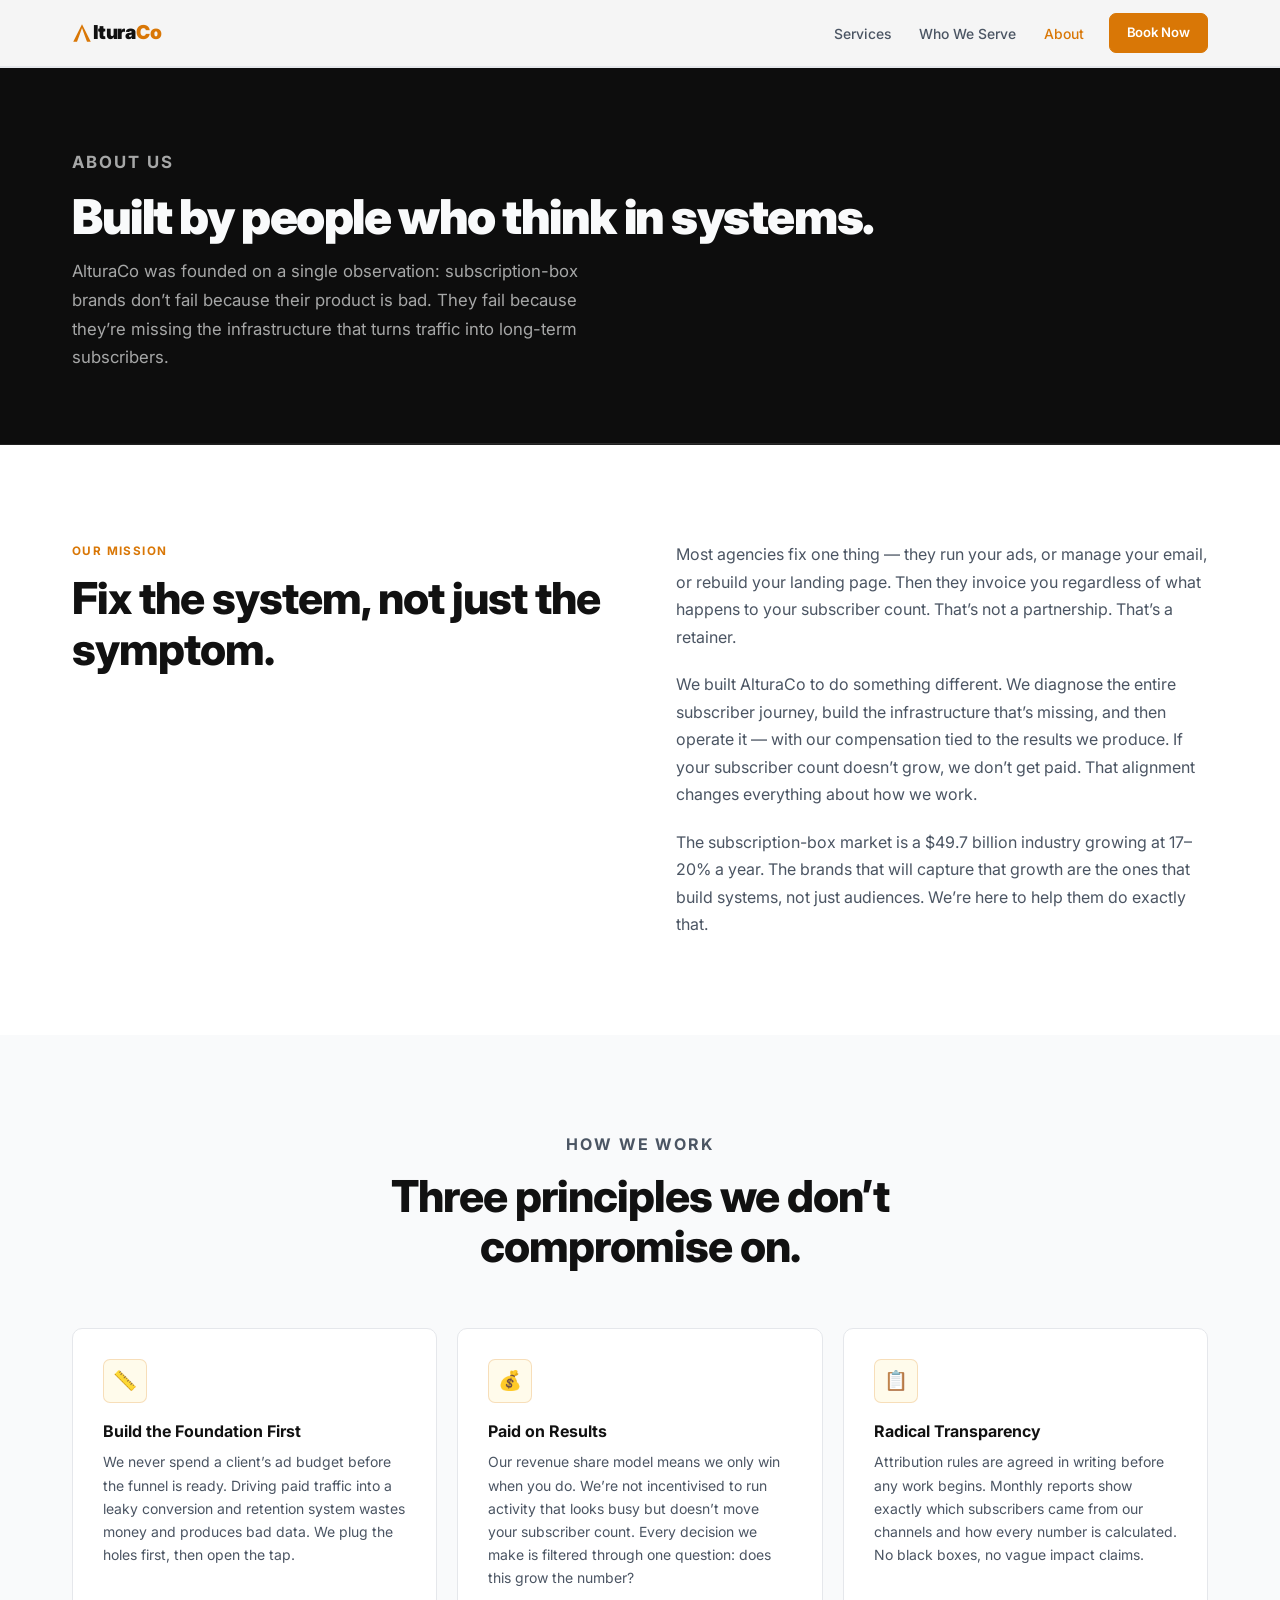
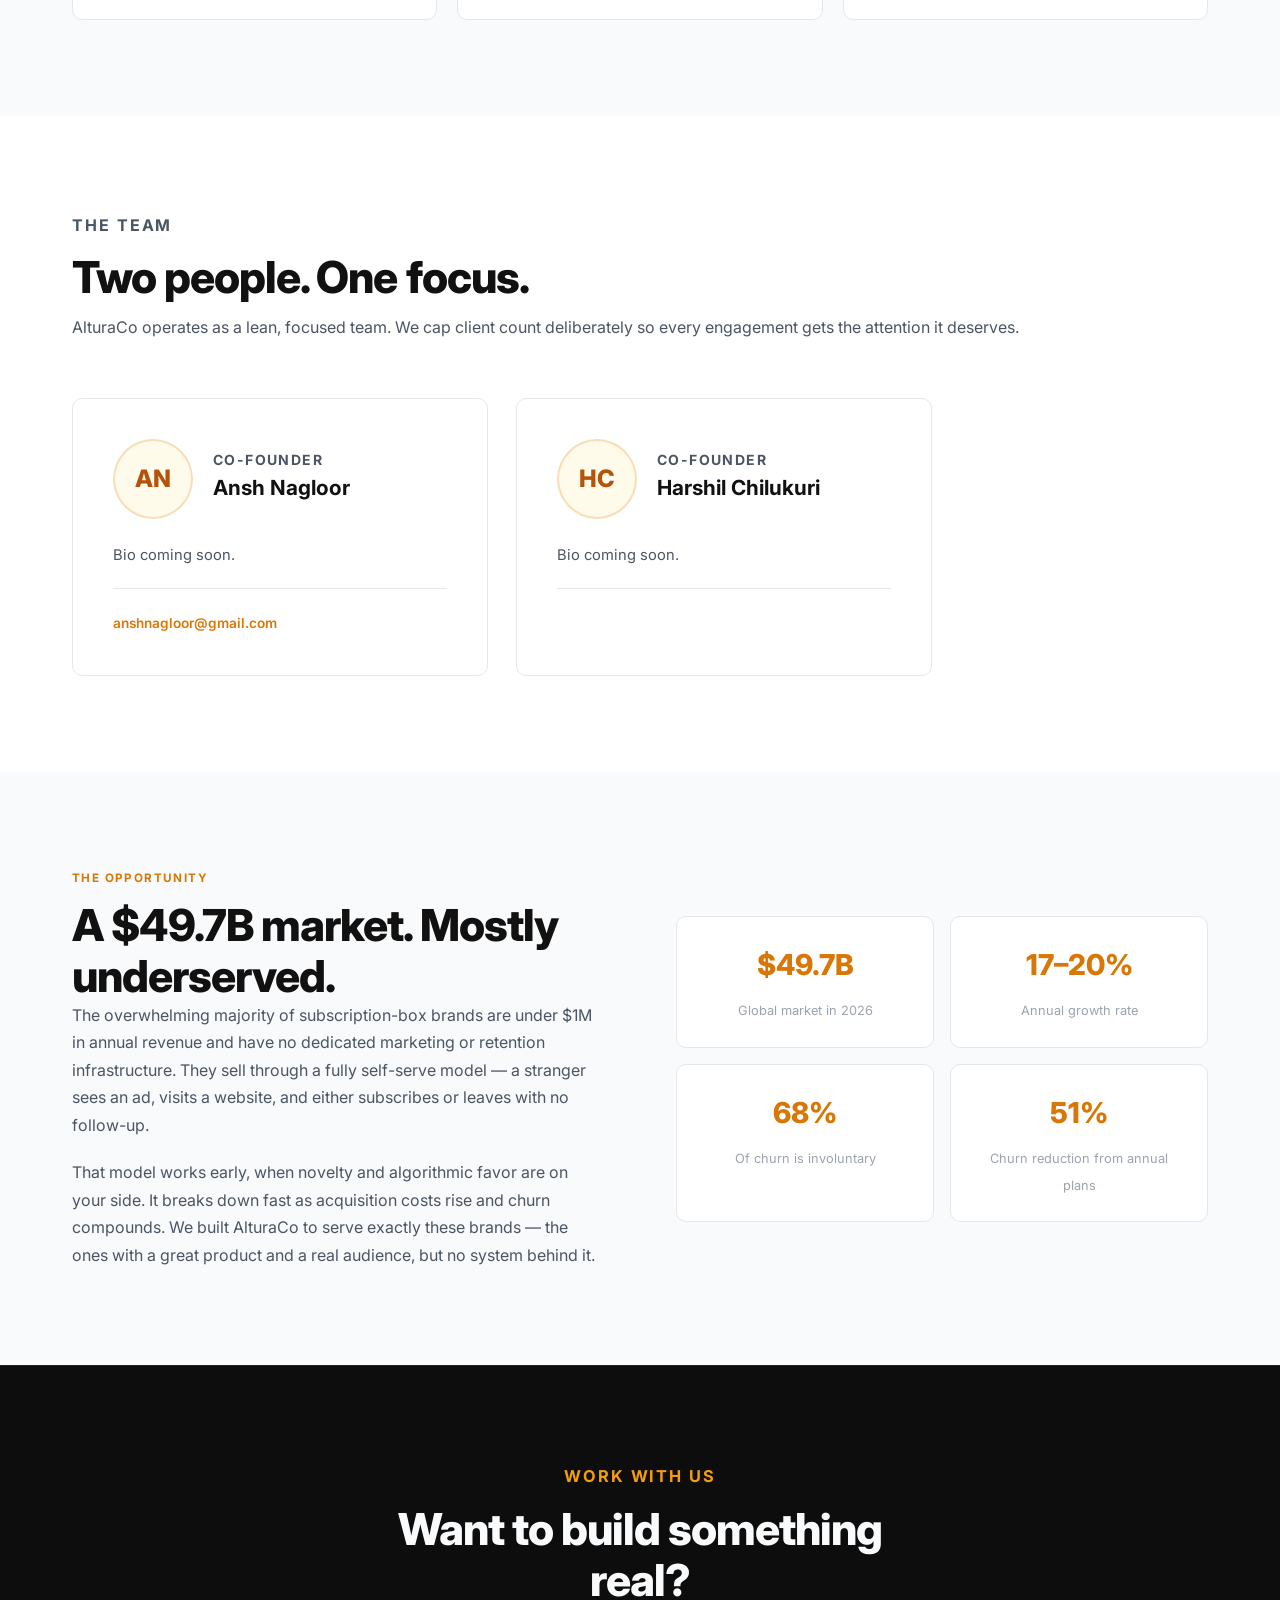
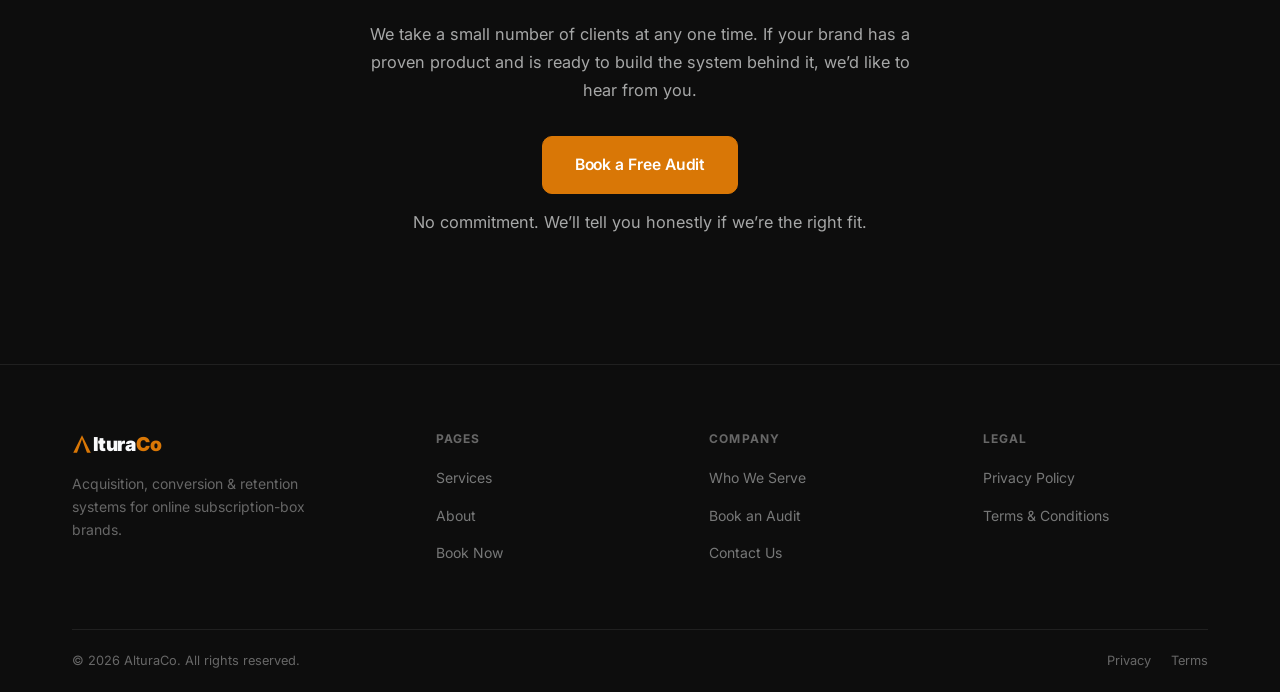
==== commit d5601717: "Update nav logo: A icon replaces letter A, Co styled in amber - Logo icon now serves as the A in Alt" ====
--- a/about.html
+++ b/about.html
@@ -15,7 +15,7 @@
   <!-- NAV -->
   <nav class="nav nav--scrolled" id="nav">
     <div class="container nav__inner">
-      <a href="index.html" class="nav__logo"><img src="logo.svg" alt="" class="nav__logo-icon" aria-hidden="true">AlturaCo</a>
+      <a href="index.html" class="nav__logo"><img src="logo.svg" alt="A" class="nav__logo-icon">ltura<span>Co</span></a>
       <button class="nav__toggle" id="navToggle" aria-label="Open menu">
         <span></span><span></span><span></span>
       </button>
@@ -176,7 +176,7 @@
     <div class="container">
       <div class="footer__inner">
         <div class="footer__brand">
-          <a href="index.html" class="nav__logo"><img src="logo.svg" alt="" class="nav__logo-icon" aria-hidden="true">AlturaCo</a>
+          <a href="index.html" class="nav__logo"><img src="logo.svg" alt="A" class="nav__logo-icon">ltura<span>Co</span></a>
           <p>Acquisition, conversion &amp; retention systems for online subscription-box brands.</p>
         </div>
         <div class="footer__col">
--- a/style.css
+++ b/style.css
@@ -203,7 +203,7 @@
 .nav__logo {
   display: flex;
   align-items: center;
-  gap: 8px;
+  gap: 1px;
   font-size: 1.2rem;
   font-weight: 900;
   color: var(--dt);
@@ -212,6 +212,7 @@
   transition: color .18s;
 }
 .nav--scrolled .nav__logo { color: var(--text); }
+.nav__logo span { color: var(--blue); }
 .nav__logo-icon {
   width: 20px; height: 20px;
   flex-shrink: 0;
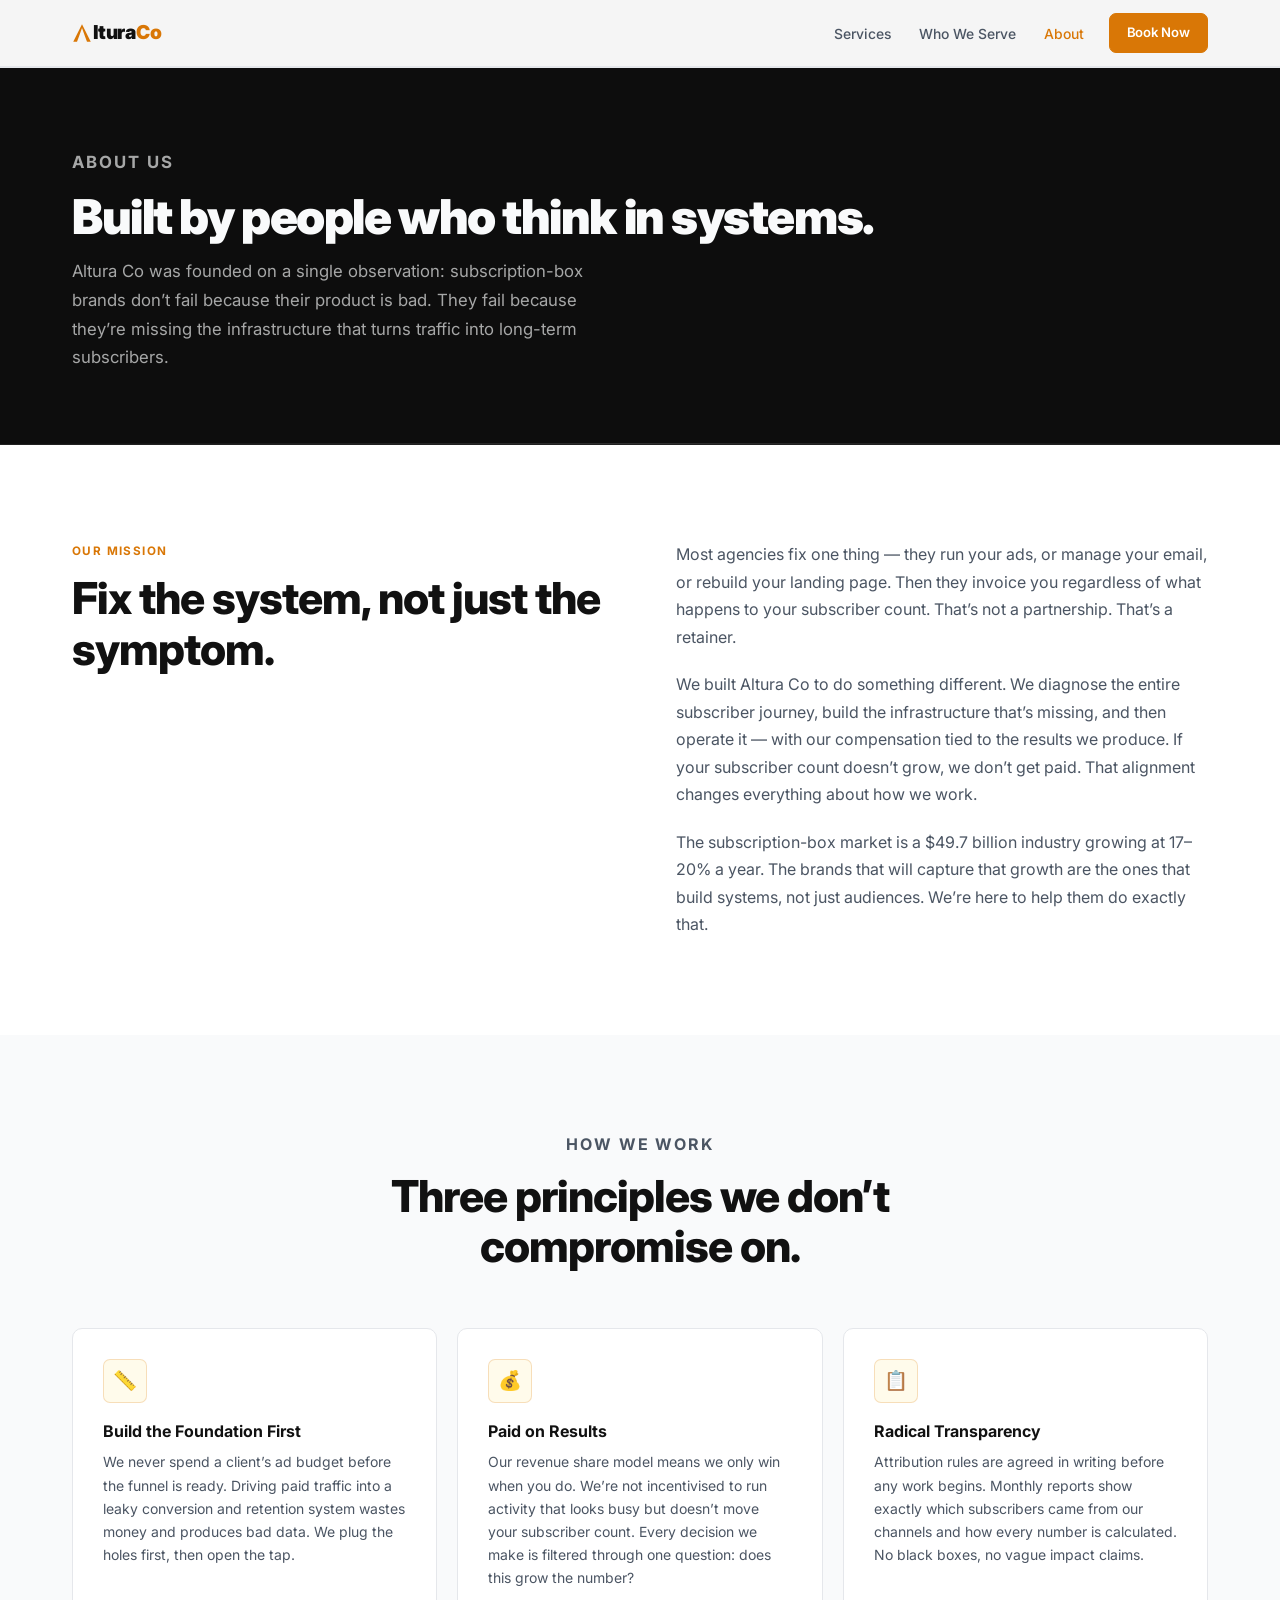
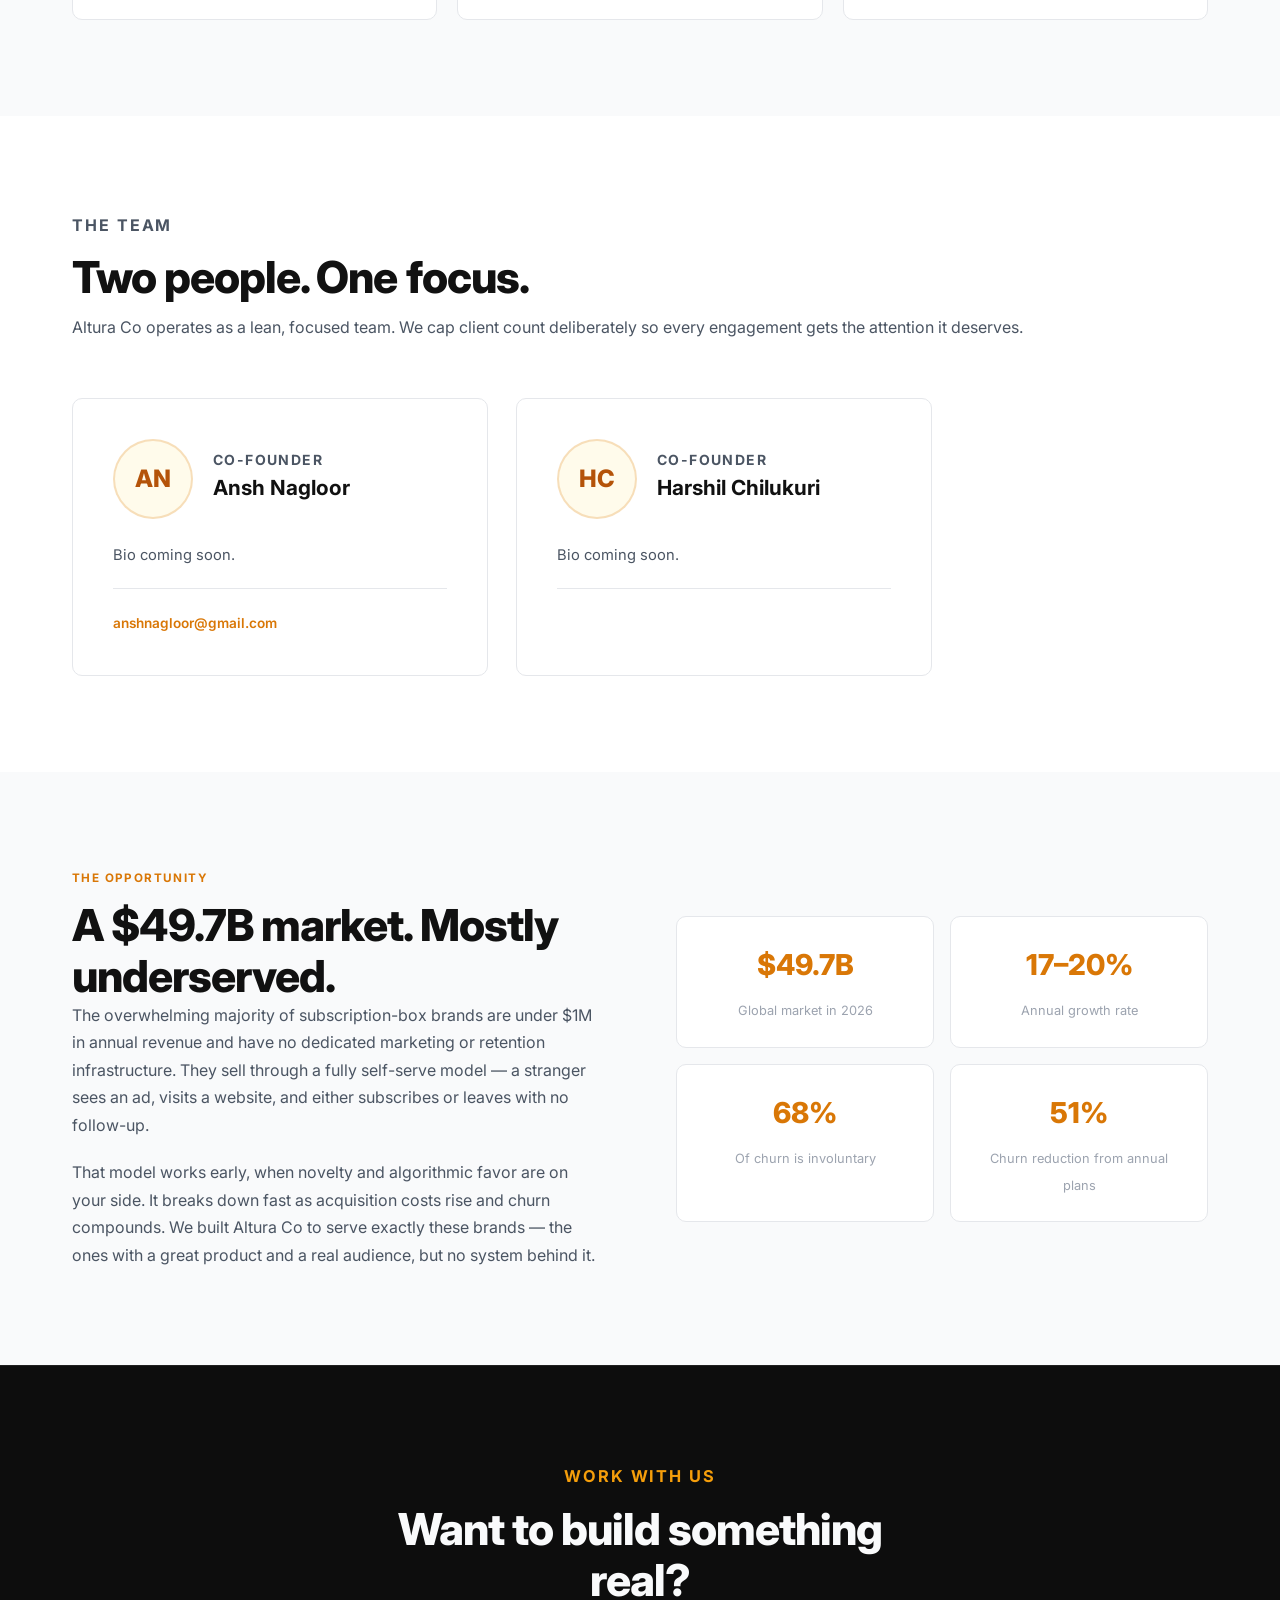
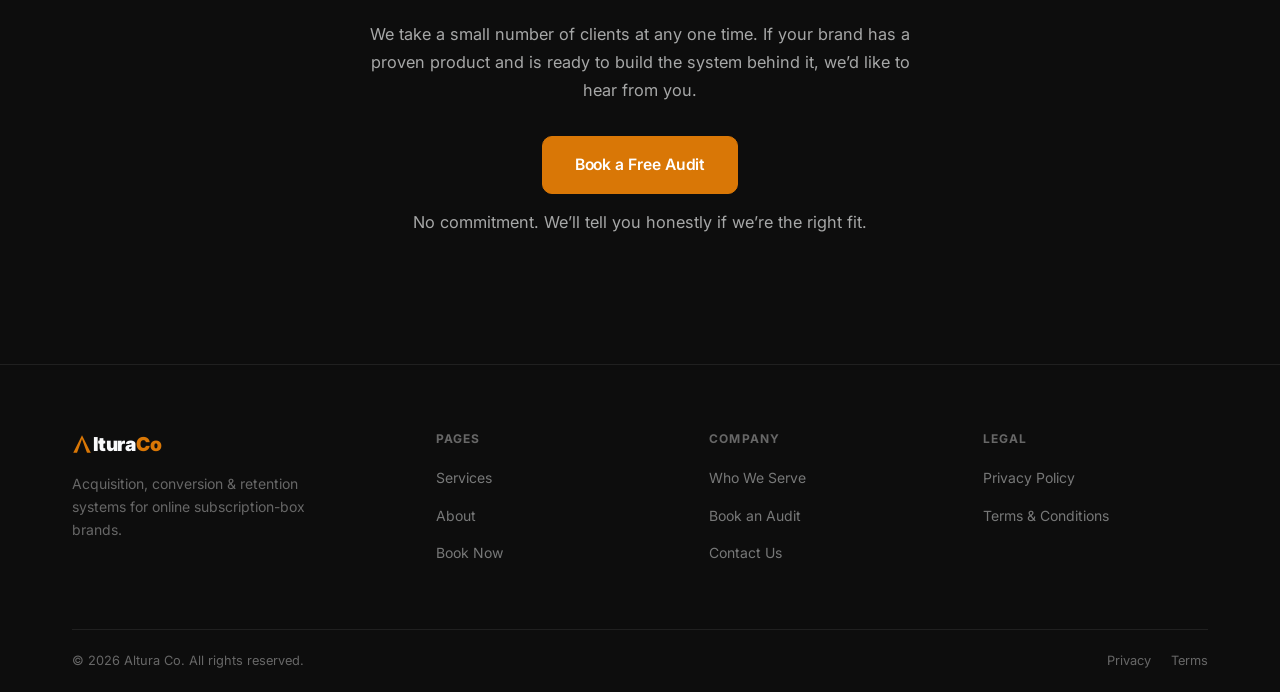
==== commit 6f09e193: "Use spaced Altura Co for all body text name references" ====
--- a/about.html
+++ b/about.html
@@ -3,8 +3,8 @@
 <head>
   <meta charset="UTF-8">
   <meta name="viewport" content="width=device-width, initial-scale=1.0">
-  <title>About &mdash; AlturaCo</title>
-  <meta name="description" content="Meet the team behind AlturaCo &mdash; Ansh Nagloor and Harshil Chilukuri.">
+  <title>About &mdash; Altura Co</title>
+  <meta name="description" content="Meet the team behind Altura Co &mdash; Ansh Nagloor and Harshil Chilukuri.">
   <link rel="preconnect" href="https://fonts.googleapis.com">
   <link rel="preconnect" href="https://fonts.gstatic.com" crossorigin>
   <link href="https://fonts.googleapis.com/css2?family=Inter:wght@400;500;600;700;800&display=swap" rel="stylesheet">
@@ -33,7 +33,7 @@
     <div class="container">
       <p class="page-hero__eyebrow">About Us</p>
       <h1>Built by people who think in systems.</h1>
-      <p>AlturaCo was founded on a single observation: subscription-box brands don&rsquo;t fail because their product is bad. They fail because they&rsquo;re missing the infrastructure that turns traffic into long-term subscribers.</p>
+      <p>Altura Co was founded on a single observation: subscription-box brands don&rsquo;t fail because their product is bad. They fail because they&rsquo;re missing the infrastructure that turns traffic into long-term subscribers.</p>
     </div>
   </div>
 
@@ -47,7 +47,7 @@
         </div>
         <div>
           <p style="color:var(--text-mid); margin-bottom:20px;">Most agencies fix one thing &mdash; they run your ads, or manage your email, or rebuild your landing page. Then they invoice you regardless of what happens to your subscriber count. That&rsquo;s not a partnership. That&rsquo;s a retainer.</p>
-          <p style="color:var(--text-mid); margin-bottom:20px;">We built AlturaCo to do something different. We diagnose the entire subscriber journey, build the infrastructure that&rsquo;s missing, and then operate it &mdash; with our compensation tied to the results we produce. If your subscriber count doesn&rsquo;t grow, we don&rsquo;t get paid. That alignment changes everything about how we work.</p>
+          <p style="color:var(--text-mid); margin-bottom:20px;">We built Altura Co to do something different. We diagnose the entire subscriber journey, build the infrastructure that&rsquo;s missing, and then operate it &mdash; with our compensation tied to the results we produce. If your subscriber count doesn&rsquo;t grow, we don&rsquo;t get paid. That alignment changes everything about how we work.</p>
           <p style="color:var(--text-mid);">The subscription-box market is a $49.7 billion industry growing at 17&ndash;20% a year. The brands that will capture that growth are the ones that build systems, not just audiences. We&rsquo;re here to help them do exactly that.</p>
         </div>
       </div>
@@ -87,7 +87,7 @@
       <div class="section__header">
         <p class="section__eyebrow">The Team</p>
         <h2>Two people. One focus.</h2>
-        <p style="color:var(--text-mid);">AlturaCo operates as a lean, focused team. We cap client count deliberately so every engagement gets the attention it deserves.</p>
+        <p style="color:var(--text-mid);">Altura Co operates as a lean, focused team. We cap client count deliberately so every engagement gets the attention it deserves.</p>
       </div>
       <div style="display:grid; grid-template-columns:repeat(2,1fr); gap:28px; max-width:860px;">
         <div class="service-card" style="padding:40px;">
@@ -99,7 +99,7 @@
             </div>
           </div>
           <p style="color:var(--text-mid); font-size:.92rem; line-height:1.72;">
-            <!-- Add Ansh's bio here. Example: "Ansh brings a background in [X] with experience in [Y]. He leads [Z] at AlturaCo." -->
+            <!-- Add Ansh's bio here. Example: "Ansh brings a background in [X] with experience in [Y]. He leads [Z] at Altura Co." -->
             Bio coming soon.
           </p>
           <div style="margin-top:20px; padding-top:20px; border-top:1px solid var(--border);">
@@ -115,7 +115,7 @@
             </div>
           </div>
           <p style="color:var(--text-mid); font-size:.92rem; line-height:1.72;">
-            <!-- Add Harshil's bio here. Example: "Harshil specialises in [X] and leads [Y] at AlturaCo." -->
+            <!-- Add Harshil's bio here. Example: "Harshil specialises in [X] and leads [Y] at Altura Co." -->
             Bio coming soon.
           </p>
           <div style="margin-top:20px; padding-top:20px; border-top:1px solid var(--border);">
@@ -134,7 +134,7 @@
           <p class="section__eyebrow">The Opportunity</p>
           <h2>A $49.7B market. Mostly underserved.</h2>
           <p style="color:var(--text-mid); margin-bottom:20px;">The overwhelming majority of subscription-box brands are under $1M in annual revenue and have no dedicated marketing or retention infrastructure. They sell through a fully self-serve model &mdash; a stranger sees an ad, visits a website, and either subscribes or leaves with no follow-up.</p>
-          <p style="color:var(--text-mid);">That model works early, when novelty and algorithmic favor are on your side. It breaks down fast as acquisition costs rise and churn compounds. We built AlturaCo to serve exactly these brands &mdash; the ones with a great product and a real audience, but no system behind it.</p>
+          <p style="color:var(--text-mid);">That model works early, when novelty and algorithmic favor are on your side. It breaks down fast as acquisition costs rise and churn compounds. We built Altura Co to serve exactly these brands &mdash; the ones with a great product and a real audience, but no system behind it.</p>
         </div>
         <div style="display:grid; grid-template-columns:1fr 1fr; gap:16px;">
           <div class="service-card" style="padding:24px; text-align:center;">
@@ -204,7 +204,7 @@
         </div>
       </div>
       <div class="footer__bottom">
-        <p>&copy; 2026 AlturaCo. All rights reserved.</p>
+        <p>&copy; 2026 Altura Co. All rights reserved.</p>
         <div class="footer__legal">
           <a href="privacy-policy.html">Privacy</a>
           <a href="terms.html">Terms</a>
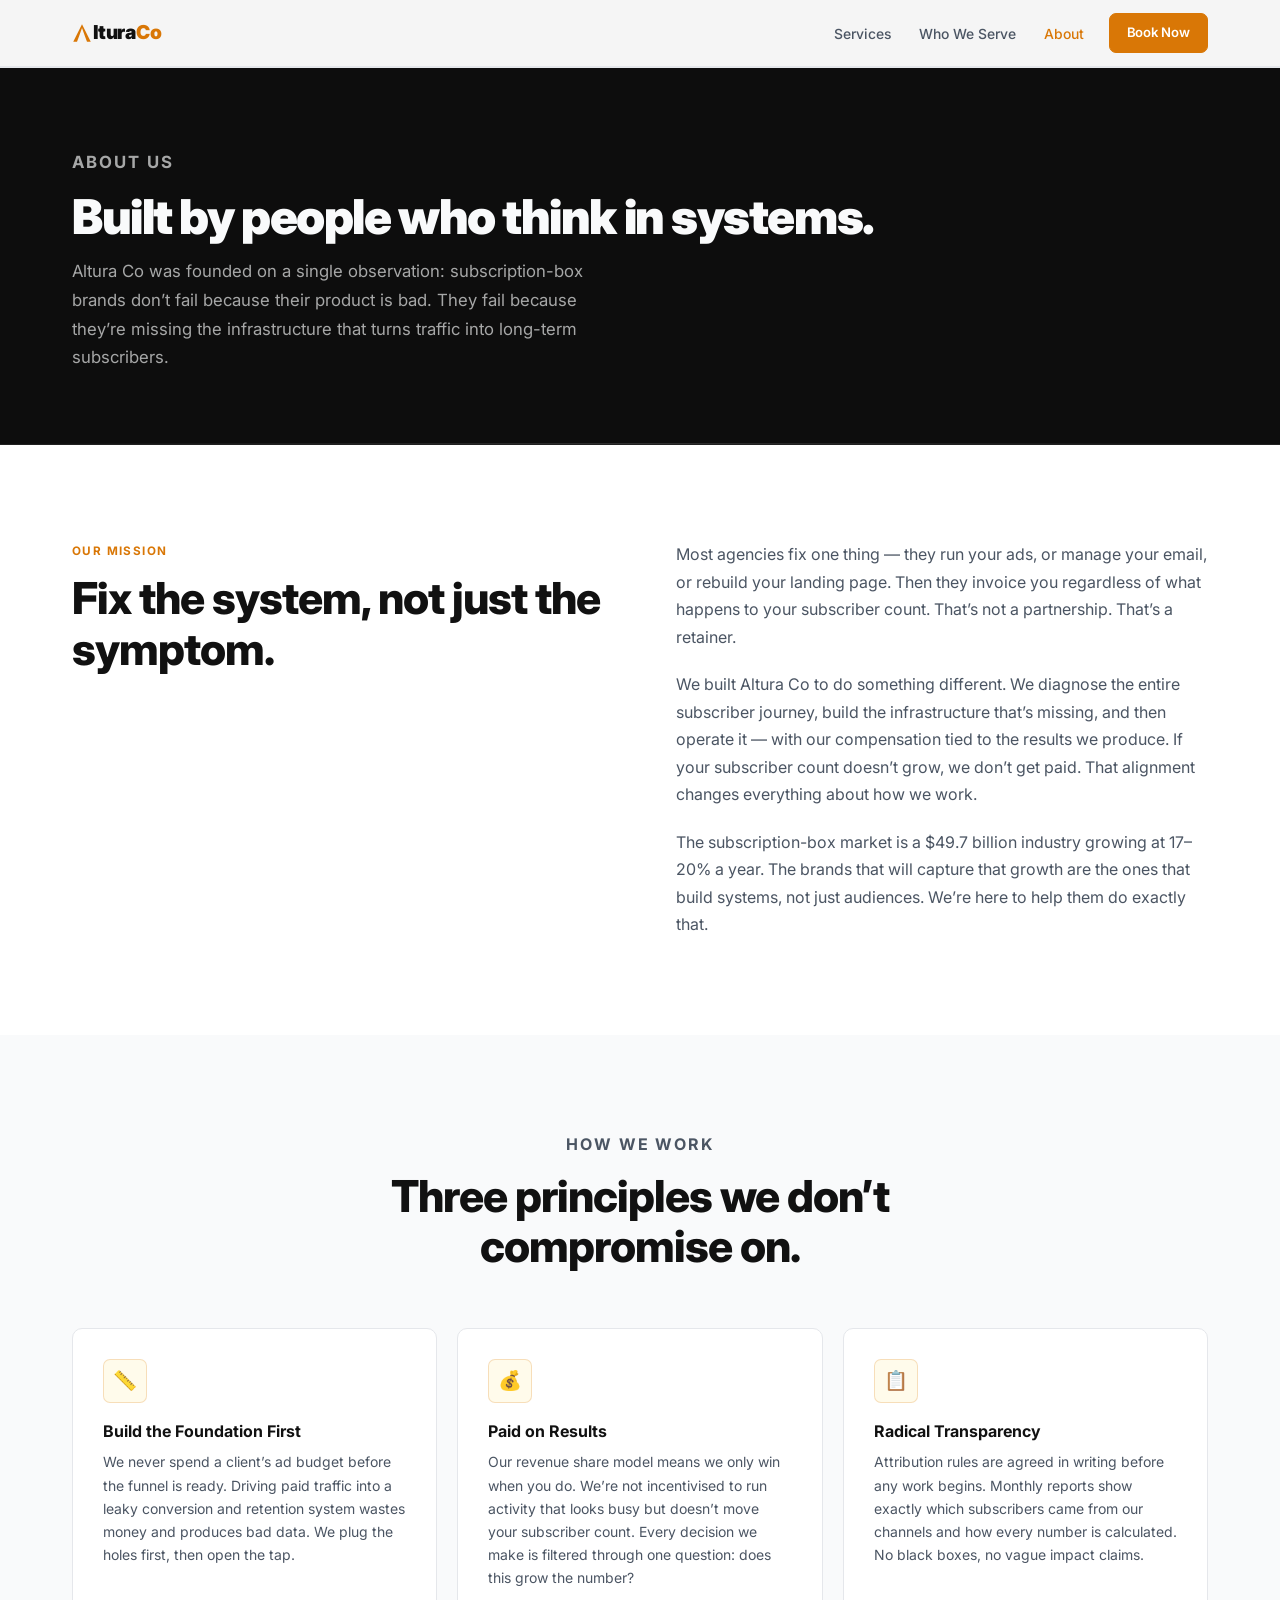
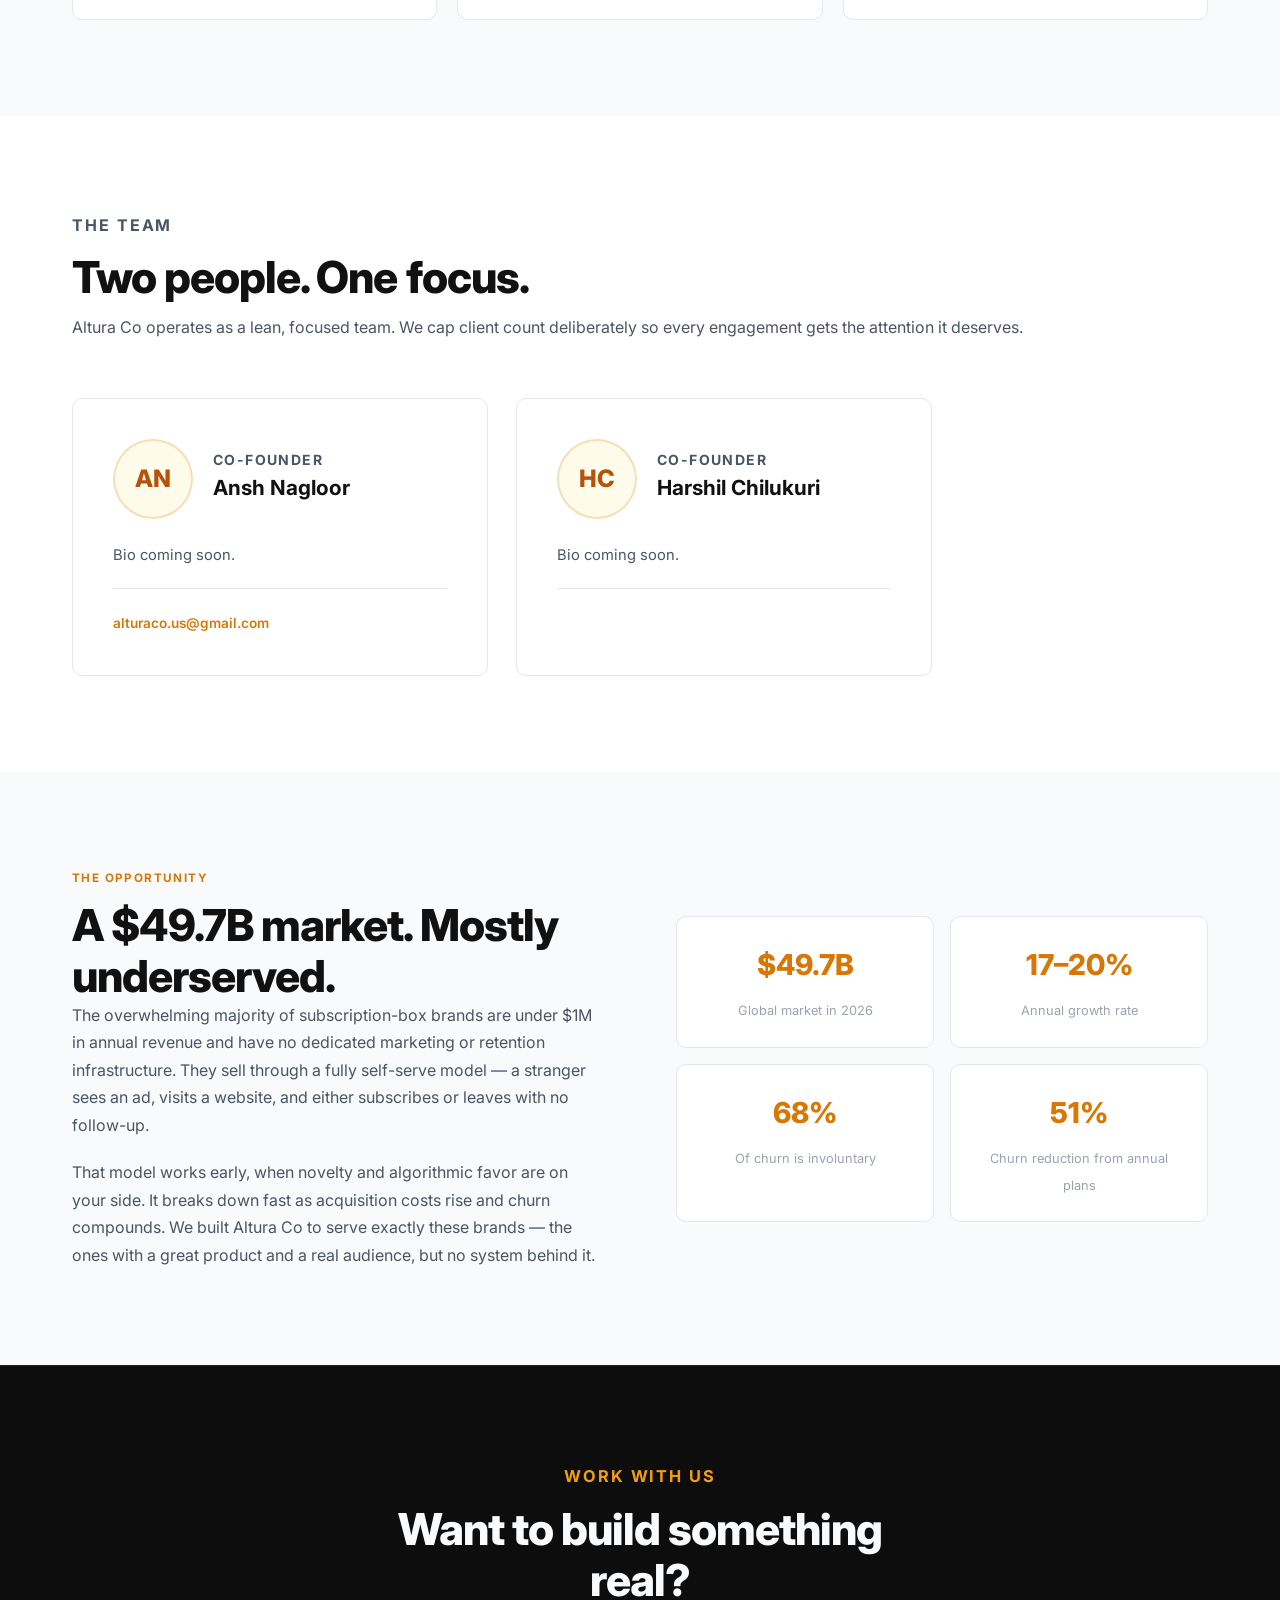
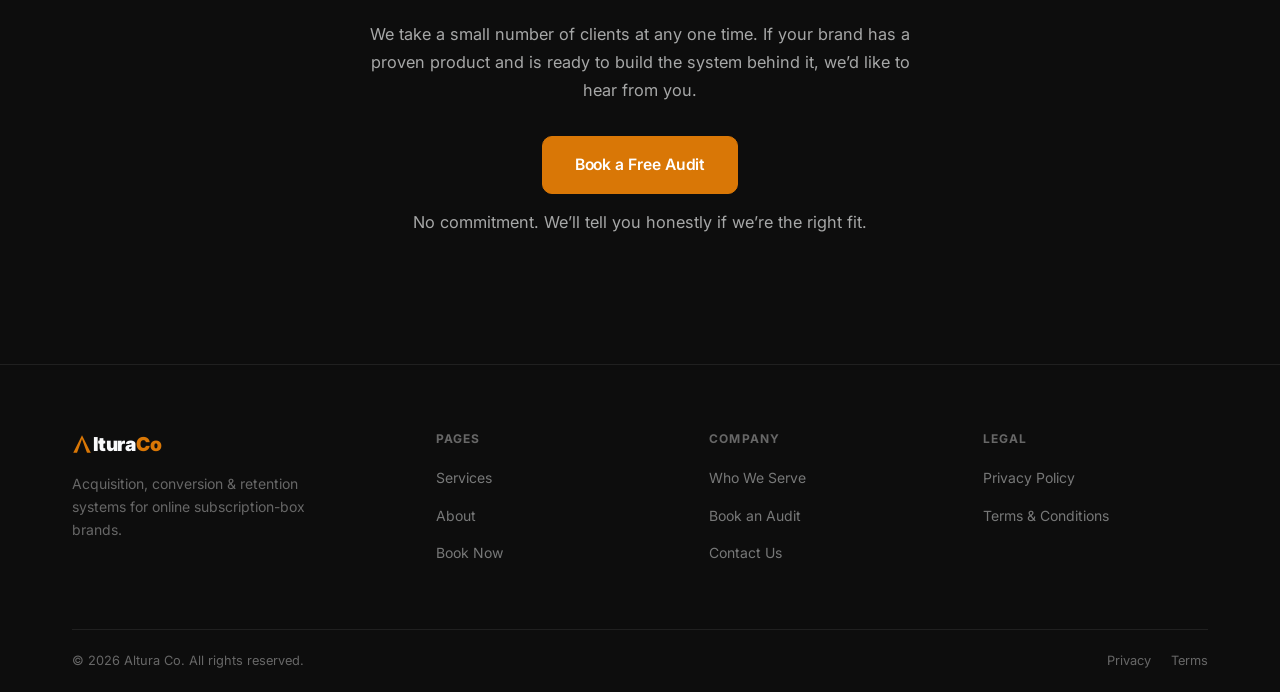
==== commit 9369a368: "Update contact email to alturaco.us@gmail.com sitewide" ====
--- a/about.html
+++ b/about.html
@@ -103,7 +103,7 @@
             Bio coming soon.
           </p>
           <div style="margin-top:20px; padding-top:20px; border-top:1px solid var(--border);">
-            <a href="mailto:anshnagloor@gmail.com" class="link-green" style="font-size:.85rem; font-weight:600;">anshnagloor@gmail.com</a>
+            <a href="mailto:alturaco.us@gmail.com" class="link-green" style="font-size:.85rem; font-weight:600;">alturaco.us@gmail.com</a>
           </div>
         </div>
         <div class="service-card" style="padding:40px;">
@@ -192,7 +192,7 @@
           <ul>
             <li><a href="index.html#who-we-serve">Who We Serve</a></li>
             <li><a href="contact.html">Book an Audit</a></li>
-            <li><a href="mailto:anshnagloor@gmail.com">Contact Us</a></li>
+            <li><a href="mailto:alturaco.us@gmail.com">Contact Us</a></li>
           </ul>
         </div>
         <div class="footer__col">
--- a/style.css
+++ b/style.css
@@ -235,7 +235,7 @@
 .nav--scrolled .nav__links > li > a:not(.btn) { color: var(--text-mid); }
 .nav__links > li > a:not(.btn):hover           { color: var(--dt); background: rgba(255,255,255,.08); }
 .nav--scrolled .nav__links > li > a:not(.btn):hover { color: var(--text); background: var(--bg-1); }
-.nav__links > li > a.active { color: var(--blue) !important; }
+.nav__links > li > a.active:not(.btn) { color: var(--blue) !important; }
 .nav__links .btn { margin-left: 10px; }
 
 .nav__toggle {
